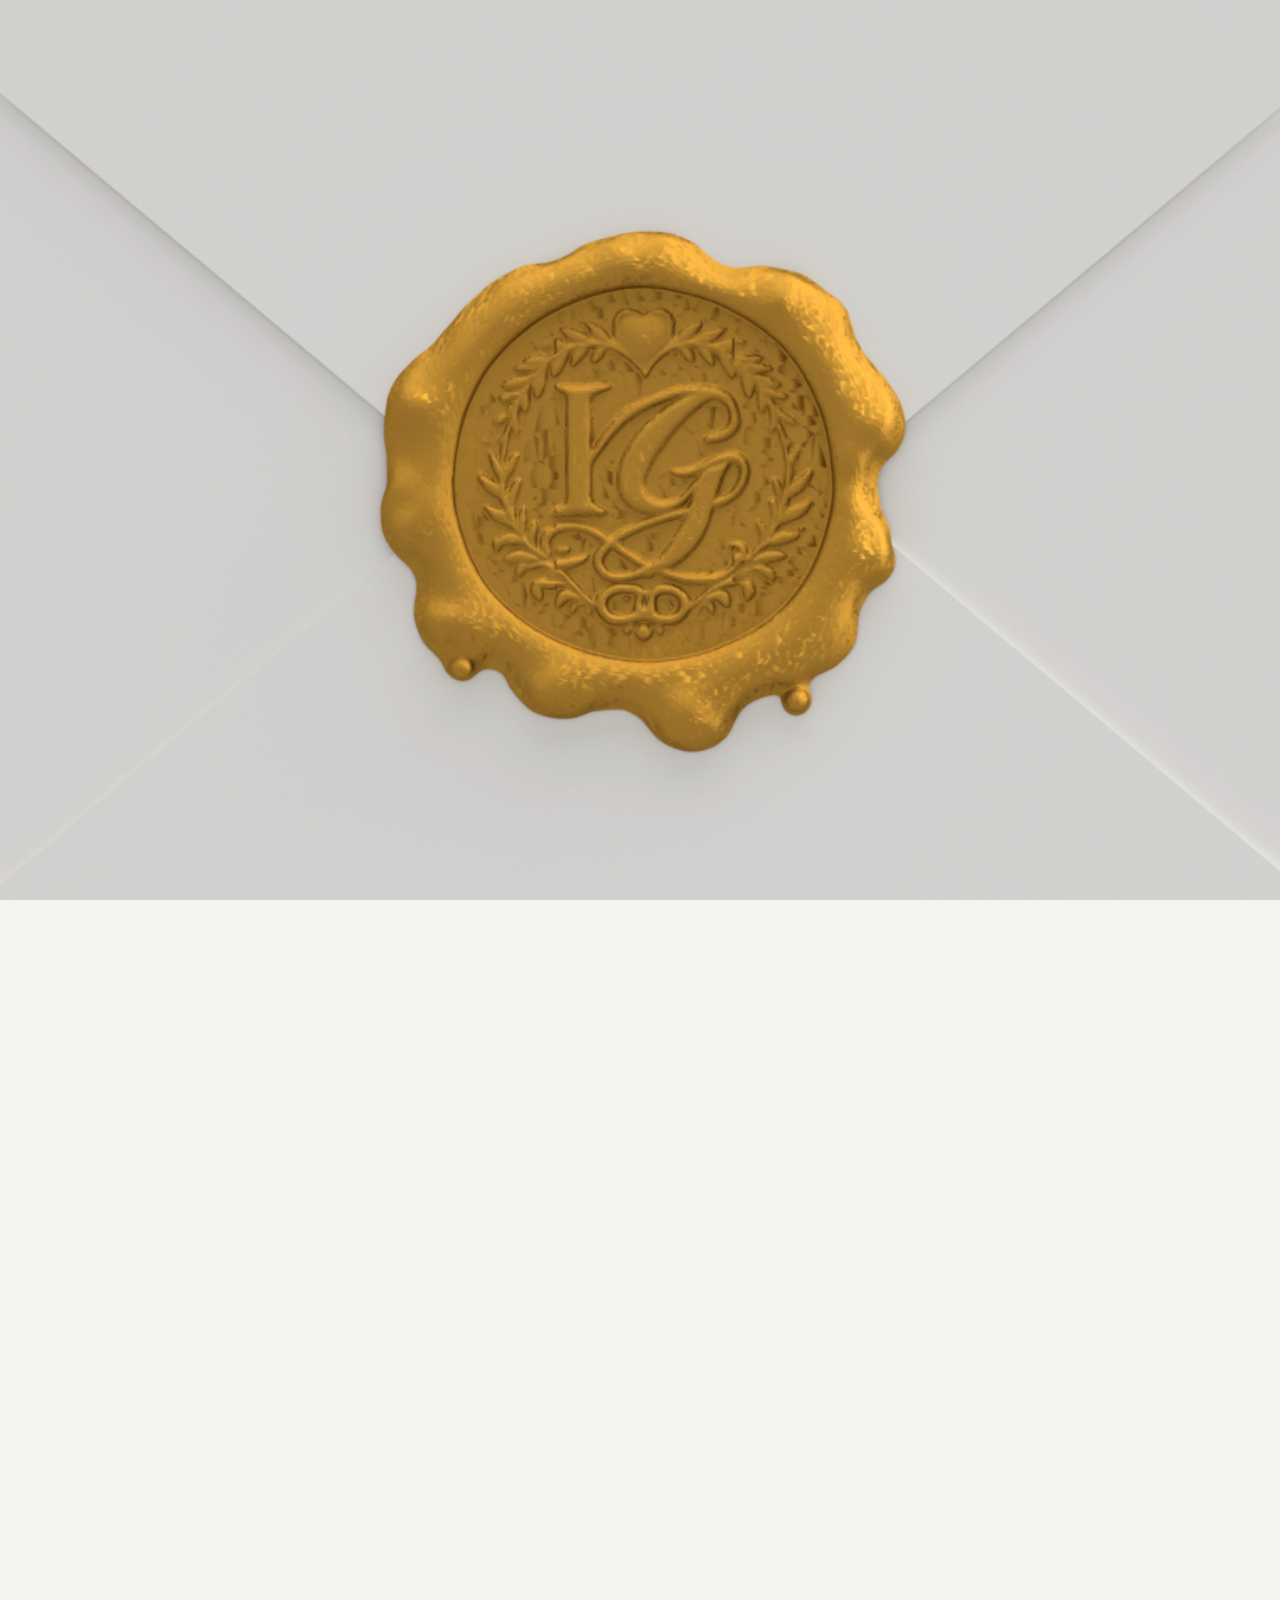
==== index.html @ 8e775ba4 "Update index.html" ====
<!DOCTYPE html> <html lang=en class=light translate=no style="color-scheme:light only"><!--

--><meta charset=utf-8>
<meta name=viewport content="width=device-width, initial-scale=1.0">


<link rel="stylesheet" href="style.css">
<title>Casamento Inês &amp; Guilherme</title>
    <meta name=google content=notranslate>
    <meta property=og:title content="Casamento Inês &amp; Guilherme">
    <meta name=twitter:title content="Casamento Inês &amp; Guilherme">

	
</head> 
 
 <body>

  <!-- INTRO -->
  <div id="intro" class="intro">

    <img id="poster" src="images/02.png" class="intro-poster" alt="Poster">

    <video
      id="introVideo"
      class="intro-video"
      preload="auto"
      muted
      playsinline
      webkit-playsinline
      poster="images/02.png"
    >
      <source src="images/video_intro_compact_h264.mp4" type="video/mp4">
      <p>O seu navegador não suporta vídeos.</p>
    </video>

  </div>

  <!-- SITE -->
  <div id="siteContent">

    <div id="root">
      <div role="region" aria-label="Notifications (F8)" tabindex="-1" style="pointer-events:none">
        <ol tabindex="-1" class="fixed top-0 z-[100] flex max-h-screen w-full flex-col-reverse p-4 sm:bottom-0 sm:right-0 sm:top-auto sm:flex-col md:max-w-[420px]"></ol>
      </div>
      <section aria-label="Notifications alt+T" tabindex="-1" aria-live="polite" aria-relevant="additions text" aria-atomic="false"></section>

      <main class="bg-background">

        <!-- Botões de idioma -->
        <div class="fixed top-4 right-4 z-50 flex gap-1 bg-white/90 backdrop-blur-sm border border-sage/30 shadow-md rounded-full p-1">
          <button id="btn-pt" class="px-3 py-1.5 rounded-full text-sm font-body font-medium transition-colors bg-sage-dark text-white">
            PT
          </button>
          <button id="btn-fr" class="px-3 py-1.5 rounded-full text-sm font-body font-medium transition-colors text-sage-dark hover:bg-sage/10">
            FR
          </button>
        </div>

        <!-- Video de fundo -->
        <section class="relative min-h-screen flex flex-col overflow-hidden bg-white">
          <div class="absolute inset-0 overflow-hidden">

            <video
              id="bgVideo"
              muted
              loop
              playsinline
              webkit-playsinline
              preload="auto"
              class="absolute inset-0 w-full h-full object-cover"
            >
              <source src="images/video.mp4" type="video/mp4">
              <p>O seu navegador não suporta vídeos.</p>
            </video>

            <!-- Overlay leve sobre o vídeo -->
            <div class="absolute inset-0 bg-black/30"></div>

          </div>
			
 <div class="relative z-10 flex-1 flex flex-col">
 <div class="flex flex-col items-center text-center px-6 pt-20 md:pt-28">
<p 
class="text-sm md:text-base tracking-[0.4em] uppercase text-white mb-8 font-body font-semibold drop-shadow-lg"
style="opacity:1;transform:none"
data-pt="Vamo-nos casar!"
data-fr="Nous allons nous marier !">

Vamo-nos casar!

</p>
<span class="font-display font-normal text-4xl md:text-6xl text-white block leading-relaxed drop-shadow-lg">
  Inês
</span>

<span class="font-display font-normal text-3xl md:text-4xl text-white mt-6 mb-8 block italic drop-shadow-lg">
  &amp;
</span>

<span class="font-display font-normal text-4xl md:text-6xl text-white block leading-relaxed drop-shadow-lg">
  Guilherme
</span>
 </h1></div><div class=flex-1></div>
<div class="flex flex-col items-center text-center px-6 pb-8"><div class="flex items-center justify-center gap-4 mb-4" style=opacity:1><span class="h-px bg-white/70 w-12 md:w-24"></span>
 <span class="text-white text-xl drop-shadow-lg">✦</span><span class="h-px bg-white/70 w-12 md:w-24"></span>
 </div>
 <div style=opacity:1;transform:none>
 <p 
class="text-2xl md:text-4xl font-body tracking-widest text-white drop-shadow-lg font-light"
style="opacity:1;transform:none"
data-pt="24 Julho 2027"
data-fr="24 Juillet 2027">

24 Julho 2027

</p>
 
 
 </div>
 </div>
 </div>
 
 <!-- Botão Resposta -->
 
<a href="#rsvp" 
class="relative z-10 flex flex-col items-center gap-2 text-center text-white hover:text-gold transition-colors cursor-pointer pb-8" style="opacity:1"> 
<span class="text-xs tracking-[0.3em] uppercase font-body drop-shadow-lg" data-pt="Resposta!" data-fr="Réponse!"> Resposta! </span>

<div style="transform:translateY(7.67273px)">
<svg xmlns="http://www.w3.org/2000/svg" width="24" height="24"
viewBox="0 0 24 24" fill="none" stroke="currentColor"
stroke-width="2" stroke-linecap="round" stroke-linejoin="round"
class="lucide lucide-chevron-down w-5 h-5 drop-shadow-lg">
<path d="m6 9 6 6 6-6"></path>
</svg>
</div>

</a> 

</section>
 
 <!-- Countdown -->
 
 <section id=countdown class="py-16 md:py-20 px-4 relative overflow-hidden" style="background-image:url(images/white-textured-paper.png);background-size:cover;background-position:center center">
 
 <div class="relative max-w-xl mx-auto text-center">
 <h2 class="font-display text-3xl md:text-6xl text-sage-dark mb-4" style=opacity:1;transform:none>Countdown</h2>
<p 
class="text-sage-dark/60 text-sm font-body tracking-[0.25em] uppercase mb-10"
style="opacity:1"
data-pt="Até 24 Julho 2027"
data-fr="Jusqu'au 24 juillet 2027">

Até 24 Julho 2027

</p>
<div class="flex items-center justify-center" style="opacity:1;transform:none">

  <div class="flex items-center">
    <div class="flex flex-col items-center px-4 md:px-7">
      <span id="days" class="font-display text-4xl md:text-6xl text-sage-dark leading-none">0</span>
      <span class="mt-2 text-[10px] tracking-[0.25em] uppercase text-gold/80 font-body"
            data-pt="Dias" data-fr="Jours">Dias</span>
    </div>
    <span class="w-px h-8 bg-sage-dark/20 mx-1 mb-4"></span>
  </div>

  <div class="flex items-center">
    <div class="flex flex-col items-center px-4 md:px-7">
      <span id="hours" class="font-display text-4xl md:text-6xl text-sage-dark leading-none">0</span>
      <span class="mt-2 text-[10px] tracking-[0.25em] uppercase text-gold/80 font-body"
            data-pt="Horas" data-fr="Heures">Horas</span>
    </div>
    <span class="w-px h-8 bg-sage-dark/20 mx-1 mb-4"></span>
  </div>

  <div class="flex items-center">
    <div class="flex flex-col items-center px-4 md:px-7">
      <span id="minutes" class="font-display text-4xl md:text-6xl text-sage-dark leading-none">0</span>
      <span class="mt-2 text-[10px] tracking-[0.25em] uppercase text-gold/80 font-body"
            data-pt="Minutos" data-fr="Minutes">Minutos</span>
    </div>
  </div>

</div>

</section>

<section class="section-padding pb-0 bg-ivory">
  <div class="max-w-3xl mx-auto text-center mb-12 md:mb-16">
    <h2 class="font-display text-3xl md:text-6xl text-sage-dark mb-6"
        style="opacity:1;transform:none"
        data-pt="Bem-vindo!" data-fr="Bienvenue !">
      Bem-vindo!
    </h2>
    <div style="opacity:1;transform:none">
      <div class="text-sage-dark/90 font-body text-lg leading-relaxed italic">
        <p data-pt="Convidamo-vos calorosamente a celebrar o nosso dia de casamento connosco na bela cidade de Viseu, Portugal. Estamos ansiosos por partilhar este momento inesquecível com as pessoas mais especiais das nossas vidas."
           data-fr="Nous vous invitons chaleureusement à célébrer notre mariage avec nous dans la belle ville de Viseu, Portugal. Nous avons hâte de partager ce moment inoubliable avec les personnes les plus importantes de notre vie.">
          Convidamo-vos calorosamente a celebrar o nosso dia de casamento connosco na bela cidade de Viseu, Portugal. Estamos ansiosos por partilhar este momento inesquecível com as pessoas mais especiais das nossas vidas.
        </p>
      </div>
    </div>
  </div>
</section>

 
 <!-- Imagens a rodar -->
<div class="marquee-wrapper">
  <div class="marquee">
    <!-- Imagens originais -->
    <div class="marquee-track">
      <img src="images/run_images/img1.jpeg" alt="">
      <img src="images/run_images/img2.jpeg" alt="">
      <img src="images/run_images/img3.jpeg" alt="">
      <img src="images/run_images/img4.jpeg" alt="">
      <img src="images/run_images/img5.jpeg" alt="">
      <img src="images/run_images/img6.jpeg" alt="">
      <img src="images/run_images/img7.jpeg" alt="">
    </div>

    <!-- Duplicadas para animação infinita -->
    <div class="marquee-track">
      <img src="images/run_images/img1.jpeg" alt="">
      <img src="images/run_images/img2.jpeg" alt="">
      <img src="images/run_images/img3.jpeg" alt="">
      <img src="images/run_images/img4.jpeg" alt="">
      <img src="images/run_images/img5.jpeg" alt="">
      <img src="images/run_images/img6.jpeg" alt="">
      <img src="images/run_images/img7.jpeg" alt="">
    </div>
  </div>
</div>

<style>
.marquee-wrapper {
  width: 100%;
  overflow-x: hidden; /* evita scroll horizontal */
  height: 340px;
  position: relative;
}

.marquee {
  display: flex;
  gap: 16px;
  width: max-content; /* cresce com as imagens, mas o wrapper corta excesso */
  animation: marquee 20s linear infinite;
}

.marquee-track {
  display: flex;
  gap: 16px;
}

.marquee-track img {
  width: 240px;
  height: 100%;
  object-fit: cover;
  pointer-events: none;
  user-drag: none;
  -webkit-user-drag: none;
}

/* Animação contínua */
@keyframes marquee {
  0% { transform: translateX(0); }
  100% { transform: translateX(-50%); } /* move metade das imagens duplicadas */
}

/* Responsivo */
@media (max-width: 640px) {
  .marquee-wrapper { height: 200px; }
  .marquee-track img { width: 140px; }
}
</style>
	
	

</div></div></section>


<!-- Cerimónia -->

<div class="bg-ivory flex flex-col items-center py-16 md:py-20"><div class="w-24 h-px bg-sage-dark/20 mb-10"></div>

<img src="images/floral-vase-6x28LN74.png" alt class="w-32 md:w-40 h-auto opacity-80">
</div>
<section class=section-padding style=background-color:rgb(197,164,109)>
<div class="max-w-3xl mx-auto">
    <div class="text-center mb-12" style="opacity:1;transform:none">
      
      <h2 class="font-display text-3xl md:text-6xl mb-2" 
          style="color:rgb(249,247,242)"
          data-pt="Cerimónia" data-fr="Cérémonie">
        Cerimónia
      </h2>

      <p class="font-body tracking-wide font-medium" 
         style="color:rgb(249,247,242)"
         data-pt="Onde vamos celebrar" data-fr="Où nous allons célébrer">
        Onde vamos celebrar
      </p>

    </div>

<div class="bg-white rounded-2xl border border-gold/20 p-8 shadow-lg text-center" style=opacity:1;transform:none>
<img src="images/Se_de_viseu.jpeg" alt="Sé de viseu" class="w-full max-w-lg h-auto mx-auto mb-6" loading=lazy>
<h3 class="font-display text-2xl md:text-3xl text-sage-dark mb-6 border-b border-gold/20 pb-4">Sé de Viseu</h3>
<div class="space-y-5 mb-8"><div class="flex items-center justify-center gap-3 text-sage-dark">


<span class="font-body text-base tracking-wide italic opacity-70"
            data-pt="24 Julho 2027" data-fr="24 Juillet 2027">24 Julho 2027</span>


<span class=text-gold/40>·</span><span class="font-body text-base tracking-wide italic">14:30</span></div>
<div class="w-12 h-px bg-gold/30 mx-auto"></div>
<div class="flex flex-col items-center gap-1 text-sage-dark"><span class="font-body text-base tracking-wide">Adro Sé, Viseu</span><span class="font-body text-sm tracking-wide opacity-70">Viseu, 3500-195 – Portugal</span></div>
</div>



<!-- Display do maps -->

  
<div class="w-full rounded-xl overflow-hidden mb-6" style="height:240px">
  <iframe
    src="https://www.google.com/maps/embed?pb=!1m18!1m12!1m3!1d3072.734856429684!2d-7.9110484!3d40.659861!2m3!1f0!2f0!3f0!3m2!1i1024!2i768!4f13.1!3m3!1m2!1s0xd23364c4bb62319%3A0xc153f59aecd86025!2sViseu%20Cathedral!5e0!3m2!1spt-PT!2spt!4v1700000000001!5m2!1spt-PT!2spt"
    width="100%"
    height="240"
    style="border:0;"
    allowfullscreen=""
    loading="lazy"
    referrerpolicy="no-referrer-when-downgrade">
  </iframe>
</div>
  
 
<a href="https://www.google.com/maps/place/Viseu+Cathedral/@40.659865,-7.9136233,17z/data=!3m1!4b1!4m6!3m5!1s0xd23364c4bb62319:0xc153f59aecd86025!8m2!3d40.659861!4d-7.9110484!16s%2Fm%2F047tlg6?entry=ttu&g_ep=EgoyMDI2MDMwMi4wIKXMDSoASAFQAw%3D%3D" 
   target="_blank" 
   rel="noopener noreferrer" 
   class="inline-flex items-center gap-2 font-body text-sm tracking-[0.15em] uppercase text-sage-dark/70 hover:text-gold transition-colors border-b border-gold/30 hover:border-gold pb-1">
   
   <svg xmlns="http://www.w3.org/2000/svg" width="24" height="24" viewBox="0 0 24 24" fill="none" stroke="currentColor" stroke-width="2" stroke-linecap="round" stroke-linejoin="round" class="lucide lucide-map-pin w-3.5 h-3.5">
      <path d="M20 10c0 4.993-5.539 10.193-7.399 11.799a1 1 0 0 1-1.202 0C9.539 20.193 4 14.993 4 10a8 8 0 0 1 16 0"></path>
      <circle cx="12" cy="10" r="3"></circle>
   </svg>

   <span data-pt="Abrir no Google Maps" data-fr="Ouvrir sur Google Maps">
     Abrir no Google Maps
   </span>

</a>
  </div>
 
 
 <!-- Segundo Quadro -->
 
 <div class="max-w-3xl mx-auto"><div class="text-center mb-12" style=opacity:1;transform:none></div>
<div class="bg-white rounded-2xl border border-gold/20 p-8 shadow-lg text-center" style=opacity:1;transform:none>
<img src="images/Vila_mea.jpeg" alt="Vila Mea" class="w-full max-w-lg h-auto mx-auto mb-6" loading=lazy>
<h3 class="font-display text-xl md:text-2xl leading-loose text-sage-dark mb-6 border-b border-gold/20 pb-4">Quinta de Vila Meã</h3>
<div class="space-y-2 mb-8"><div class="flex items-center justify-center gap-3 text-sage-dark">
<span class=text-gold/40>·</span></div>

<div class="flex flex-col items-center gap-1 text-sage-dark"><span class="font-body text-base tracking-wide">Quinta de Vila Mea EN 229-2, Povolide</span><span class="font-body text-sm tracking-wide opacity-70">Povolide, 3505-252 – Portugal</span></div>
</div>



<!-- Display do maps -->

<div class="w-full rounded-xl overflow-hidden mb-6" style="height:240px">
<iframe 
  src="https://www.google.com/maps/embed?pb=!1m18!1m12!1m3!1d3071.828813268622!2d-7.8235083!3d40.6390943!2m3!1f0!2f0!3f0!3m2!1i1024!2i768!4f13.1!3m3!1m2!1s0xd2334f17771e11f%3A0xd314812df9d1942e!2sQuinta%20Vila%20Me%C3%A3!5e0!3m2!1spt-PT!2spt!4v1700000000000!5m2!1spt-PT!2spt" 
  width="100%" 
  height="240" 
  style="border:0;" 
  allowfullscreen="" 
  loading="lazy" 
  referrerpolicy="no-referrer-when-downgrade">
</iframe>
</div>
 
<a href="https://maps.app.goo.gl/czotxUMR47vqseSX7" 
   target="_blank" 
   rel="noopener noreferrer" 
   class="inline-flex items-center gap-2 font-body text-sm tracking-[0.15em] uppercase text-sage-dark/70 hover:text-gold transition-colors border-b border-gold/30 hover:border-gold pb-1">
   
   <svg xmlns="http://www.w3.org/2000/svg" width="24" height="24" viewBox="0 0 24 24" fill="none" stroke="currentColor" stroke-width="2" stroke-linecap="round" stroke-linejoin="round" class="lucide lucide-map-pin w-3.5 h-3.5">
      <path d="M20 10c0 4.993-5.539 10.193-7.399 11.799a1 1 0 0 1-1.202 0C9.539 20.193 4 14.993 4 10a8 8 0 0 1 16 0"></path>
      <circle cx="12" cy="10" r="3"></circle>
   </svg>

   <span data-pt="Abrir no Google Maps" data-fr="Ouvrir sur Google Maps">
     Abrir no Google Maps
   </span>

</a>
 
 
 </div>
 </section>
 
 <div class="bg-ivory flex justify-center py-16 md:py-20">
 <div class="w-24 h-px bg-sage-dark/20"></div></div>
 
<!-- Programa -->
 
<section class="section-padding relative overflow-hidden"
         style="background-image:url('images/white-textured-paper.png'); background-size:cover; background-position:center center;"> 

  <div class="text-center mb-8" style="opacity:1;transform:none">
    
    <h2 class="font-display text-3xl md:text-6xl text-sage-dark mb-8"
        data-pt="Programa" data-fr="Programme">
      Programa
    </h2>

    <p class="text-gold font-body tracking-wide font-medium mt-12"
       data-pt="24 Julho 2027" data-fr="24 Juillet 2027">
      24 Julho 2027
    </p>
    
  </div>

  <div class="relative">
    <div class="absolute left-1/2 top-3 bottom-3 w-px bg-sage-dark/40 -translate-x-1/2"></div>
    <div class="space-y-0">
      
      <!-- 14:00 Chegada -->
      <div class="relative flex items-center py-3" style="opacity:1;transform:none">
        <div class="absolute left-1/2 -translate-x-1/2 w-4 h-px bg-sage-dark/40"></div>
        <div class="w-1/2 pr-8 text-right"></div>
        <div class="w-1/2 pl-8 text-left">
          <div>
            <p class="font-body font-bold text-sage-dark tracking-[0.15em] text-sm md:text-base">14:00</p>
            <p class="font-body text-sage-dark/80 tracking-[0.15em] uppercase text-xs md:text-sm mt-0.5"
               data-pt="Chegada" data-fr="Arrivée">
              Chegada
            </p>
          </div>
        </div>
      </div>

      <!-- 14:30 Cerimónia -->
      <div class="relative flex items-center py-3" style="opacity:1;transform:none">
        <div class="absolute left-1/2 -translate-x-1/2 w-4 h-px bg-sage-dark/40"></div>
        <div class="w-1/2 pr-8 text-right">
          <div>
            <p class="font-body font-bold text-sage-dark tracking-[0.15em] text-sm md:text-base">14:30</p>
            <p class="font-body text-sage-dark/80 tracking-[0.15em] uppercase text-xs md:text-sm mt-0.5"
               data-pt="Cerimónia" data-fr="Cérémonie">
              Cerimónia
            </p>
          </div>
        </div>
        <div class="w-1/2 pl-8 text-left"></div>
      </div>

      <!-- 16:30 Entradas & Cocktails -->
      <div class="relative flex items-center py-3" style="opacity:1;transform:none">
        <div class="absolute left-1/2 -translate-x-1/2 w-4 h-px bg-sage-dark/40"></div>
        <div class="w-1/2 pr-8 text-right"></div>
        <div class="w-1/2 pl-8 text-left">
          <div>
            <p class="font-body font-bold text-sage-dark tracking-[0.15em] text-sm md:text-base">16:30</p>
            <p class="font-body text-sage-dark/80 tracking-[0.15em] uppercase text-xs md:text-sm mt-0.5"
               data-pt="Entradas & Cocktails" data-fr="Entrées & Cocktails">
              Entradas & Cocktails
            </p>
          </div>
        </div>
      </div>

      <!-- 19:00 Jantar -->
      <div class="relative flex items-center py-3" style="opacity:1;transform:none">
        <div class="absolute left-1/2 -translate-x-1/2 w-4 h-px bg-sage-dark/40"></div>
        <div class="w-1/2 pr-8 text-right">
          <div>
            <p class="font-body font-bold text-sage-dark tracking-[0.15em] text-sm md:text-base">19:00</p>
            <p class="font-body text-sage-dark/80 tracking-[0.15em] uppercase text-xs md:text-sm mt-0.5"
               data-pt="Jantar" data-fr="Dîner">
              Jantar
            </p>
          </div>
        </div>
        <div class="w-1/2 pl-8 text-left"></div>
      </div>

      <!-- 22:30 Corte do Bolo -->
      <div class="relative flex items-center py-3" style="opacity:1;transform:none">
        <div class="absolute left-1/2 -translate-x-1/2 w-4 h-px bg-sage-dark/40"></div>
        <div class="w-1/2 pr-8 text-right"></div>
        <div class="w-1/2 pl-8 text-left">
          <div>
            <p class="font-body font-bold text-sage-dark tracking-[0.15em] text-sm md:text-base">22:30</p>
            <p class="font-body text-sage-dark/80 tracking-[0.15em] uppercase text-xs md:text-sm mt-0.5"
               data-pt="Corte do Bolo" data-fr="Découpe du gâteau">
              Corte do Bolo
            </p>
          </div>
        </div>
      </div>

    </div>
  </div>
</section>
 
 <div class="bg-ivory flex justify-center py-16 md:py-20">
 <img src="images/champagne-tower-Or6MBjHQ.png" alt class="w-32 md:w-40 h-auto opacity-80"></div>
 
 <!-- Dress Code -->
 
<section class="relative overflow-hidden bg-ivory">
  <div class="relative z-10 px-6 md:px-16 py-10 md:py-16">
    <div class="max-w-4xl mx-auto flex justify-center">
      <!-- Container interno sólido -->
      <div class="bg-ivory rounded-2xl border border-sage/30 p-8 md:p-12 shadow-lg text-center w-full max-w-2xl">
        
        <!-- Título principal -->
        <h2 class="font-display text-3xl md:text-6xl text-sage-dark mb-8"
            data-pt="Dress Code" data-fr="Code Vestimentaire">
          Dress Code
        </h2>
        
        <!-- Mulheres -->
        <div class="mb-8">
          <h3 class="font-display text-xl md:text-2xl text-sage-dark mb-2"
              data-pt="Mulheres" data-fr="Femmes">
            Mulheres
          </h3>
          <p class="text-sage-dark/70 font-body text-sm italic leading-relaxed max-w-md mx-auto"
             data-pt="É melhor falarem com a noiva" data-fr="Il vaut mieux parler à la mariée">
            É melhor falarem com a noiva
          </p>
        </div>
        
        <div class="w-16 h-px bg-sage/30 mx-auto mb-8"></div>
        
        <!-- Homens -->
        <div>
          <h3 class="font-display text-xl md:text-2xl text-sage-dark mb-2"
              data-pt="Homens" data-fr="Hommes">
            Homens
          </h3>
          <p class="text-sage-dark/70 font-body text-sm italic leading-relaxed max-w-md mx-auto"
             data-pt="O que tiverem em casa a menos que sejam homens de honra" 
             data-fr="Ce que vous avez à la maison, sauf si vous êtes garçons d'honneur">
            O que tiverem em casa a menos que sejam homens de honra
          </p>
        </div>
        
      </div>
    </div>
  </div>
</section>

	 
 <div class="bg-ivory flex flex-col items-center py-16 md:py-20">
 <img src="images/bow-illustration-DWFdIPv5.png" alt class="w-16 md:w-20 h-auto opacity-80"></div>
 
 <!-- Copo d'agua -->
 
<section class="section-padding" style="background-color:rgb(197,164,109)">
  <div class="max-w-3xl mx-auto">

    <!-- Título da seção -->
    <div class="text-center mb-6" style="opacity:1;transform:none">
      <p class="font-body text-sm tracking-[0.3em] uppercase text-white/80"
         data-pt="Eventos Pre-Casamento" data-fr="Événements Pré-Mariage">
        Eventos Pre-Casamento
      </p>
    </div>

    <!-- Subtítulo -->
    <div class="text-center max-w-2xl mx-auto mb-6" style="opacity:1;transform:none">
      <h2 class="font-display text-3xl md:text-5xl mb-12 text-white"
          data-pt="Vem dizer um olá..." data-fr="Venez dire bonjour...">
        Vem dizer um olá...
      </h2>
    </div>

    <div class="flex flex-col gap-4 max-w-2xl mx-auto">

      <!-- Primeiro evento -->
      <div class="bg-white rounded-2xl p-6 md:p-8 shadow-lg text-center" style="opacity:1;transform:none">
        <img src="images/mulher_dourado.png" alt class="w-20 h-auto mx-auto mb-4 opacity-90">

        <h3 class="font-display text-xl md:text-2xl mb-5" style="color:rgb(130,95,48)"
            data-pt="Copo d'água" data-fr="Verre d'eau">
          Copo d'água
        </h3>

        <div class="w-10 h-px mx-auto mb-3" style="background-color:rgba(130,95,48,0.2)"></div>

        <p class="font-body text-sm font-medium tracking-wide mb-1" style="color:rgba(130,95,48,0.85)"
           data-pt="24 de Julho 2027" data-fr="24 Juillet 2027">
          24 de Julho 2027
        </p>

        <p class="font-body text-sm tracking-wide mb-1" style="color:rgba(130,95,48,0.7)">12:00</p>
        <p class="font-body text-sm italic" style="color:rgba(130,95,48,0.6)"
           data-pt="Rua Amor de Perdição, nº3, Ranhados, Viseu"
           data-fr="Rue Amor de Perdição, nº3, Ranhados, Viseu">
          Rua Amor de Perdição, nº3, Ranhados, Viseu
        </p>
      </div>

      <!-- Segundo evento -->
      <div class="bg-white rounded-2xl p-6 md:p-8 shadow-lg text-center" style="opacity:1;transform:none">
        <img src="images/homem_dourado.png" alt class="w-20 h-auto mx-auto mb-3 opacity-90">

        <h3 class="font-display text-xl md:text-2xl mb-5" style="color:rgb(130,95,48)"
            data-pt="Copo d'água" data-fr="Verre d'eau">
          Copo d'água
        </h3>

        <div class="w-10 h-px mx-auto mb-3" style="background-color:rgba(130,95,48,0.2)"></div>

        <p class="font-body text-sm font-medium tracking-wide mb-1" style="color:rgba(130,95,48,0.85)"
           data-pt="24 de Julho 2027" data-fr="24 Juillet 2027">
          24 de Julho 2027
        </p>

        <p class="font-body text-sm tracking-wide mb-1" style="color:rgba(130,95,48,0.7)">12:00</p>
        <p class="font-body text-sm italic" style="color:rgba(130,95,48,0.6)"
           data-pt="Rua Chão dos Castanheiros, nº6, Lapa do Lobo, Viseu"
           data-fr="Rue Chão dos Castanheiros, nº6, Lapa do Lobo, Viseu">
          Rua Chão dos Castanheiros, nº6, Lapa do Lobo, Viseu
        </p>
      </div>

    </div>
  </div>
</section>
 
  <!-- Sugestões de alojamento -->
 
 <div class="bg-ivory flex flex-col items-center py-16 md:py-20">
 <img src="images/cupid-illustration-BO3_EWaD.png" alt class="w-24 md:w-32 h-auto opacity-80"></div>


<section class="section-padding relative overflow-hidden">
  <div class="absolute inset-0">
    <img src="images/white-textured-paper.png" alt class="w-full h-full object-cover">
  </div>

  <div class="max-w-3xl mx-auto relative z-10">
    <div class="text-center mb-8" style="opacity:1;transform:none">
      <h2 class="font-display text-3xl md:text-5xl text-sage-dark leading-relaxed"
          data-pt="Alojamento" data-fr="Hébergement">
        Alojamento
      </h2>
      <p class="text-sage-dark/70 font-body tracking-wide mt-12"
         data-pt="Sugerimos algumas opções de alojamento nas proximidades."
         data-fr="Nous suggérons quelques options d'hébergement à proximité.">
        Sugerimos algumas opções de alojamento nas proximidades.
      </p>
    </div>

    <div class="bg-white/80 backdrop-blur-sm border border-gold/20 rounded-2xl p-8 md:p-10 shadow-lg" style="opacity:1;transform:none">
      <div class="space-y-0">

        <!-- Hotel 1 -->
        <div class="text-center py-6 first:pt-0 last:pb-0">
          <h3 class="font-body text-sm md:text-base uppercase tracking-[0.2em] text-sage-dark"
              data-pt="Hotel Rural de Vila Meã" data-fr="Hôtel Rural de Vila Meã">
            Hotel Rural de Vila Meã
          </h3>
          <p class="text-sage-dark/60 font-body text-sm italic mt-1"
             data-pt="Povolide" data-fr="Povolide">
            Povolide
          </p>
          <p class="text-sage-dark/50 font-body text-xs tracking-wide mt-1.5"
             data-pt="Local da festa" data-fr="Lieu de la fête">
            Local da festa
          </p>
          <p class="text-sage-dark/50 font-body text-xs tracking-wide mt-0.5">
            <a href="tel:+34952877500" class="underline hover:text-gold transition-colors">+351 96 52 242 174</a> · 
            <a href="mailto:info@quintavilamea.pt" class="underline hover:text-gold transition-colors">info@quintavilamea.pt</a>
          </p>
          <a href="https://quintavilamea.pt/" target="_blank" rel="noopener noreferrer"
             class="inline-block text-gold font-body text-xs tracking-wide mt-1.5 underline hover:text-sage-dark transition-colors"
             data-pt="Visit Website" data-fr="Visiter le site">
            Visit Website
          </a>
        </div>

        <div class="w-12 h-px bg-gold/25 mx-auto mb-6"></div>

        <!-- Hotel 2 -->
        <div class="text-center py-6 first:pt-0 last:pb-0">
          <h3 class="font-body text-sm md:text-base uppercase tracking-[0.2em] text-sage-dark"
              data-pt="Montebelo Viseu" data-fr="Montebelo Viseu">
            Montebelo Viseu
          </h3>
          <p class="text-sage-dark/60 font-body text-sm italic mt-1"
             data-pt="Viseu" data-fr="Viseu">
            Viseu
          </p>
          <p class="text-sage-dark/50 font-body text-xs tracking-wide mt-1.5"
             data-pt="13 km" data-fr="13 km">
            13 km
          </p>
          <p class="text-sage-dark/50 font-body text-xs tracking-wide mt-0.5">
            <a href="tel:+34952872315" class="underline hover:text-gold transition-colors">+351 232 420 000</a> · 
            <a href="mailto:montebeloviseu@montebelohotels.com" class="underline hover:text-gold transition-colors">montebeloviseu@montebelohotels.com</a>
          </p>
          <a href="https://montebelohotels.com/montebelo-viseu-congress-hotel/pt/home" target="_blank" rel="noopener noreferrer"
             class="inline-block text-gold font-body text-xs tracking-wide mt-1.5 underline hover:text-sage-dark transition-colors"
             data-pt="Visit Website" data-fr="Visiter le site">
            Visit Website
          </a>
        </div>

        <div class="w-12 h-px bg-gold/25 mx-auto mb-6"></div>

        <!-- Hotel 3 -->
        <div class="text-center py-6 first:pt-0 last:pb-0">
          <h3 class="font-body text-sm md:text-base uppercase tracking-[0.2em] text-sage-dark"
              data-pt="Hotel Pousada Viseu" data-fr="Hôtel Pousada Viseu">
            Hotel Pousada Viseu
          </h3>
          <p class="text-sage-dark/60 font-body text-sm italic mt-1"
             data-pt="Viseu" data-fr="Viseu">
            Viseu
          </p>
          <p class="text-sage-dark/50 font-body text-xs tracking-wide mt-1.5"
             data-pt="11 km" data-fr="11 km">
            11 km
          </p>
          <p class="text-sage-dark/50 font-body text-xs tracking-wide mt-0.5">
            <a href="tel:+34952873855" class="underline hover:text-gold transition-colors">+351 232 245 200</a> · 
            <a href="mailto:fo.viseu@pestana.com" class="underline hover:text-gold transition-colors">fo.viseu@pestana.com</a>
          </p>
          <a href="https://www.pousadas.pt/fr/hotel/pousada-viseu" target="_blank" rel="noopener noreferrer"
             class="inline-block text-gold font-body text-xs tracking-wide mt-1.5 underline hover:text-sage-dark transition-colors"
             data-pt="Visit Website" data-fr="Visiter le site">
            Visit Website
          </a>
        </div>

      </div>
    </div>
  </div>
</section>

<div class="bg-ivory flex justify-center py-10 md:py-14">
<img src="images/swans-framed-ByH4RE7t.png" alt class="w-32 md:w-40 h-auto opacity-80"></div>


 <!-- Resposta -->


<section id="rsvp" class="section-padding scroll-mt-24" style="background-color:rgb(197,164,109)">
  <div class="max-w-xl mx-auto">
    <div class="text-center mb-12" style="opacity:1;transform:none">
      <h2 class="font-display text-3xl md:text-5xl text-white mb-6"
          data-pt="Resposta" data-fr="Réponse">
        Resposta
      </h2>
    </div>

    <div class="bg-white rounded-xl p-6 md:p-8 shadow-sm" style="opacity:1;transform:none">
      <form id="rsvp-form" class="space-y-8" method="POST" action="https://script.google.com/macros/s/AKfycbwMaBgCa8maAXAUPJeRvc3_y9VbzDfo_cX-bbhkAvhiyYXcxcu39dJ01IwF3HOCask/exec">

        <!-- Honeypot anti-spam -->
        <div class="absolute -left-[9999px] opacity-0" aria-hidden="true">
          <label for="website">Website</label>
          <input type="text" id="website" name="website" tabindex="-1" autocomplete="off">
        </div>

        <!-- RSVP -->
        <div>
		  <label class="peer-disabled:cursor-not-allowed peer-disabled:opacity-70 text-sage-dark font-medium text-base"
				 data-pt="Vais à cerimónia? *"
				 data-fr="Viendrez-vous à la cérémonie ? *">
			Vais à cerimónia? *
		  </label>
		  <div class="flex flex-col gap-2 mt-2">
			<label class="flex items-center gap-2 cursor-pointer">
			  <input type="radio" name="rsvp" value="yes" required class="custom-radio" checked>
			  <span data-pt="Sim, eu vou estar presente!" data-fr="Oui, je serai présent !" class="label-text">Sim, eu vou estar presente!</span>
			</label>
			<label class="flex items-center gap-2 cursor-pointer">
			  <input type="radio" name="rsvp" value="no" class="custom-radio">
			  <span data-pt="Infelizmente, não vou conseguir." data-fr="Malheureusement, je ne pourrai pas venir." class="label-text">Infelizmente, não vou conseguir.</span>
			</label>
		  </div>
		</div>
		
		<style>
		  /* Estilo customizado do radio */
		  input.custom-radio {
			appearance: none;
			width: 18px;
			height: 18px;
			border: 2px solid #c5a46d; /* cor do contorno */
			border-radius: 50%;
			cursor: pointer;
			display: inline-block;
			position: relative;
			vertical-align: middle;
		  }

		  input.custom-radio:checked::before {
			content: '';
			position: absolute;
			top: 50%;
			left: 50%;
			width: 10px;
			height: 10px;
			background-color: rgb(197,164,109);
			border-radius: 50%;
			transform: translate(-50%, -50%);
		  }

		  .label-text {
			font-size: 1rem;
			color: #1f2937; /* cor do texto */
		  }

		  /* Espaçamento entre radio e label */
		  label.flex.items-center.gap-2 {
			gap: 0.5rem;
		  }
		</style>


        <!-- Adultos -->
        <div class="space-y-4">
          <div class="flex items-center gap-2">
            <label class="text-base text-sage-dark font-medium" data-pt="Quantos convidados adultos?" data-fr="Combien d'invités adultes ?">
              Quantos convidados adultos?
            </label>
          </div>
          <div class="flex items-center gap-2">
            <button type="button" id="adult-minus" class="h-10 w-10 border rounded-md text-sage-dark">-</button>
            <span id="adult-count" class="w-10 text-center text-lg font-medium text-sage-dark">1</span>
            <button type="button" id="adult-plus" class="h-10 w-10 border rounded-md text-sage-dark">+</button>
          </div>
          <div id="adult-fields"></div>
        </div>

        <!-- Crianças -->
        <div class="space-y-4">
          <label class="text-sage-dark font-medium text-base" data-pt="Vai levar crianças?" data-fr="Allez-vous emmener des enfants ?">
            Vai levar crianças?
          </label>
          <div class="flex gap-4 mt-2">
            <label class="flex items-center gap-2 cursor-pointer">
              <input type="radio" name="tem_criancas" value="yes" class="custom-radio">
			  <span class="radio-text" data-pt="Sim" data-fr="Oui">Sim</span>
            </label>
			<label class="flex items-center gap-2 cursor-pointer">
			  <input type="radio" name="tem_criancas" value="no" class="custom-radio" checked>
			  <span class="radio-text" data-pt="Não" data-fr="Non">Não</span>
			</label>
          </div>

          <div id="child-controls" style="display:none;">
            <div class="flex items-center gap-2 mt-2">
              <button type="button" id="child-minus" class="h-10 w-10 border rounded-md text-sage-dark">-</button>
              <span id="child-count" class="w-10 text-center text-lg font-medium text-sage-dark">1</span>
              <button type="button" id="child-plus" class="h-10 w-10 border rounded-md text-sage-dark">+</button>
            </div>
            <div id="child-fields"></div>
          </div>
        </div>

        <!-- Mensagem -->
        <div>
          <label class="text-sm leading-none text-sage-dark font-medium" for="message"
                 data-pt="Mensagem (opcional)" data-fr="Message (facultatif)">
            Mensagem (opcional)
          </label>
			<textarea name="mensagem" rows="3"
			class="flex min-h-[80px] w-full rounded-md border px-3 py-2 text-sm text-sage-dark placeholder:text-sage-dark/50 focus:border-[#c5a46d]"
			data-pt-placeholder="Há alguma coisa que nos queiras dizer?"
			data-fr-placeholder="Y a-t-il quelque chose que vous souhaitez nous dire ?"
			placeholder="Há alguma coisa que nos queiras dizer?"></textarea>
        </div>

        <!-- Botão enviar -->
        <button id="submit-btn" type="submit"
                class="inline-flex items-center justify-center whitespace-nowrap rounded-md text-sm transition-colors focus-visible:outline-none focus-visible:ring-2 focus-visible:ring-ring focus-visible:ring-offset-2 bg-ivory hover:bg-cream border border-gold/30 h-10 px-4 py-2 w-full gap-2 text-white font-medium"
                style="background-color:rgb(197,164,109)"
                data-pt="Enviar Resposta"
                data-fr="Envoyer la réponse">
          Enviar Resposta
        </button>

      </form>
    </div>
  </div>

</section>


<!-- Footer -->


<div class="bg-ivory flex justify-center py-16 md:py-20"><img src="images/wedding-rings-_6IG5mf0.png" alt class="w-24 md:w-32 h-auto opacity-80"></div>

<footer class="py-16 text-center relative overflow-hidden" style="background-image:url('images/white-textured-paper.png');background-size:cover;background-position:center center">
<div class="relative z-10" style=opacity:1><p class="font-display text-4xl md:text-5xl text-sage-dark mb-1 leading-tight">Inês<p class="font-display text-3xl md:text-4xl text-sage-dark italic mb-4">&amp;<p class="font-display text-4xl md:text-5xl text-sage-dark mb-3 leading-tight">Guilherme
<p class="text-lg text-gold font-body font-semibold tracking-wide"
   data-pt="24 Julho 2027"
   data-fr="24 Juillet 2027">
  24 Julho 2027
</p>
<p class="text-sm text-sage-dark/60 mt-12 font-body font-medium"> </p></div></footer></main>





<!-- Botão de áudio -->
<button id="audio-toggle" class="fixed bottom-6 right-6 z-40 w-12 h-12 rounded-full bg-white/90 backdrop-blur-sm border border-gold/30 shadow-lg flex items-center justify-center text-sage-dark hover:bg-white hover:scale-110 transition-all duration-300">
  <svg id="audio-icon" xmlns="http://www.w3.org/2000/svg" width="24" height="24" viewBox="0 0 24 24" fill="none" stroke="currentColor" stroke-width="2" stroke-linecap="round" stroke-linejoin="round" class="w-5 h-5">
    <path d="M11 4.702a.705.705 0 0 0-1.203-.498L6.413 7.587A1.4 1.4 0 0 1 5.416 8H3a1 1 0 0 0-1 1v6a1 1 0 0 0 1 1h2.416a1.4 1.4 0 0 1 .997.413l3.383 3.384A.705.705 0 0 0 11 19.298z"></path>
    <path d="M16 9a5 5 0 0 1 0 6"></path>
    <path id="mute-line" d="M19 5 L5 19" stroke="red" stroke-width="2" style="display:none;"></path>
  </svg>
</button>

<!-- Música de fundo -->
<audio id="bg-music" loop>
  <source src="casamento.mp3" type="audio/mpeg">
  O teu browser não suporta áudio.
</audio>
 
</div>


<script src="script.js" defer></script>
---- style.css ----
@font-face {
            font-family: "arek-armenian";
            src: url("fonts/ArekArmnTRIAL-Rg.otf") format("opentype");
            font-style: normal;
            font-weight: 400;
            font-stretch: normal
        }

        @font-face {
            font-family: "arek-armenian";
            src: url("fonts/ArekArmnTRIAL-It.otf") format("opentype");
            font-style: italic;
            font-weight: 400;
            font-stretch: normal
        }

        @font-face {
            font-family: "arek-armenian";
            src: url("fonts/ArekArmnTRIAL-Rg.otf") format("opentype");
            font-style: normal;
            font-weight: 700;
            font-stretch: normal
        }

        @font-face {
            font-family: "arek-armenian";
            src: url("fonts/ArekArmnTRIAL-It.otf") format("opentype");
            font-style: italic;
            font-weight: 700;
            font-stretch: normal
        }

        @font-face {
            font-family: "sweet-fancy-script";
            src: url("fonts/My Sweet Script.otf") format("opentype");
            font-style: normal;
            font-weight: 100;
            font-stretch: normal
        }

        @font-face {
            font-family: "sweet-fancy-script";
            src: url("fonts/My Sweet Script.otf") format("opentype");
            font-style: normal;
            font-weight: 300;
            font-stretch: normal
        }

*,:before,:after {
    --tw-border-spacing-x: 0;
    --tw-border-spacing-y: 0;
    --tw-translate-x: 0;
    --tw-translate-y: 0;
    --tw-rotate: 0;
    --tw-skew-x: 0;
    --tw-skew-y: 0;
    --tw-scale-x: 1;
    --tw-scale-y: 1;
    --tw-pan-x: ;
    --tw-pan-y: ;
    --tw-pinch-zoom: ;
    --tw-scroll-snap-strictness: proximity;
    --tw-gradient-from-position: ;
    --tw-gradient-via-position: ;
    --tw-gradient-to-position: ;
    --tw-ordinal: ;
    --tw-slashed-zero: ;
    --tw-numeric-figure: ;
    --tw-numeric-spacing: ;
    --tw-numeric-fraction: ;
    --tw-ring-inset: ;
    --tw-ring-offset-width: 0px;
    --tw-ring-offset-color: #fff;
    --tw-ring-color: rgb(59 130 246/.5);
    --tw-ring-offset-shadow: 0 0#0000;
    --tw-ring-shadow: 0 0#0000;
    --tw-shadow: 0 0#0000;
    --tw-shadow-colored: 0 0#0000;
    --tw-blur: ;
    --tw-brightness: ;
    --tw-contrast: ;
    --tw-grayscale: ;
    --tw-hue-rotate: ;
    --tw-invert: ;
    --tw-saturate: ;
    --tw-sepia: ;
    --tw-drop-shadow: ;
    --tw-backdrop-blur: ;
    --tw-backdrop-brightness: ;
    --tw-backdrop-contrast: ;
    --tw-backdrop-grayscale: ;
    --tw-backdrop-hue-rotate: ;
    --tw-backdrop-invert: ;
    --tw-backdrop-opacity: ;
    --tw-backdrop-saturate: ;
    --tw-backdrop-sepia: ;
    --tw-contain-size: ;
    --tw-contain-layout: ;
    --tw-contain-paint: ;
    --tw-contain-style:
}

::backdrop {
    --tw-border-spacing-x: 0;
    --tw-border-spacing-y: 0;
    --tw-translate-x: 0;
    --tw-translate-y: 0;
    --tw-rotate: 0;
    --tw-skew-x: 0;
    --tw-skew-y: 0;
    --tw-scale-x: 1;
    --tw-scale-y: 1;
    --tw-pan-x: ;
    --tw-pan-y: ;
    --tw-pinch-zoom: ;
    --tw-scroll-snap-strictness: proximity;
    --tw-gradient-from-position: ;
    --tw-gradient-via-position: ;
    --tw-gradient-to-position: ;
    --tw-ordinal: ;
    --tw-slashed-zero: ;
    --tw-numeric-figure: ;
    --tw-numeric-spacing: ;
    --tw-numeric-fraction: ;
    --tw-ring-inset: ;
    --tw-ring-offset-width: 0px;
    --tw-ring-offset-color: #fff;
    --tw-ring-color: rgb(59 130 246/.5);
    --tw-ring-offset-shadow: 0 0#0000;
    --tw-ring-shadow: 0 0#0000;
    --tw-shadow: 0 0#0000;
    --tw-shadow-colored: 0 0#0000;
    --tw-blur: ;
    --tw-brightness: ;
    --tw-contrast: ;
    --tw-grayscale: ;
    --tw-hue-rotate: ;
    --tw-invert: ;
    --tw-saturate: ;
    --tw-sepia: ;
    --tw-drop-shadow: ;
    --tw-backdrop-blur: ;
    --tw-backdrop-brightness: ;
    --tw-backdrop-contrast: ;
    --tw-backdrop-grayscale: ;
    --tw-backdrop-hue-rotate: ;
    --tw-backdrop-invert: ;
    --tw-backdrop-opacity: ;
    --tw-backdrop-saturate: ;
    --tw-backdrop-sepia: ;
    --tw-contain-size: ;
    --tw-contain-layout: ;
    --tw-contain-paint: ;
    --tw-contain-style:
}

*,:before,:after {
    box-sizing: border-box;
    border-width: 0;
    border-style: solid;
    border-color: #e5e7eb
}

:before,:after {
    --tw-content: ""
}

html,:host {
    line-height: 1.5;
    -webkit-text-size-adjust: 100%;
    -moz-tab-size: 4;
    -o-tab-size: 4;
    tab-size: 4;
    font-family: ui-sans-serif,system-ui,sans-serif,"Apple Color Emoji","Segoe UI Emoji",Segoe UI Symbol,"Noto Color Emoji";
    font-feature-settings: normal;
    font-variation-settings: normal;
    -webkit-tap-highlight-color: transparent
}

body {
    margin: 0;
    line-height: inherit
}

h1,h2,h3 {
    font-size: inherit
}

a {
    color: inherit;
    text-decoration: inherit
}

button,input,textarea {
    font-family: inherit;
    font-feature-settings: inherit;
    font-variation-settings: inherit;
    font-size: 100%;
    font-weight: inherit;
    line-height: inherit;
    letter-spacing: inherit;
    color: inherit;
    margin: 0;
    padding: 0
}

button {
    text-transform: none
}

button {
    -webkit-appearance: button;
    background-color: transparent;
    background-image: none
}

:-moz-focusring {
    outline: auto
}

:-moz-ui-invalid {
    box-shadow: none
}

::-webkit-inner-spin-button,::-webkit-outer-spin-button {
    height: auto
}

::-webkit-search-decoration {
    -webkit-appearance: none
}

::-webkit-file-upload-button {
    -webkit-appearance: button;
    font: inherit
}

h1,h2,h3,p {
    margin: 0
}

ol {
    list-style: none;
    margin: 0
}

textarea {
    resize: vertical
}

input::-moz-placeholder,textarea::-moz-placeholder {
    opacity: 1;
    color: #9ca3af
}

input::placeholder,textarea::placeholder {
    opacity: 1;
    color: #9ca3af
}

button {
    cursor: pointer
}

:disabled {
    cursor: default
}

img,svg,video,iframe {
    display: block;
    vertical-align: middle
}

img,video {
    max-width: 100%;
    height: auto
}

:root {
    --background: 40 24% 95%;
    --foreground: 33 47% 35%;
    --card: 30 20% 92%;
    --card-foreground: 25 49% 15%;
    --popover: 50 52% 91%;
    --popover-foreground: 25 49% 15%;
    --primary: 38 43% 40%;
    --primary-foreground: 50 52% 96%;
    --secondary: 50 52% 92%;
    --secondary-foreground: 25 49% 15%;
    --muted: 50 30% 87%;
    --muted-foreground: 25 20% 35%;
    --accent: 50 33% 24%;
    --accent-foreground: 50 52% 92%;
    --destructive: 0 65% 55%;
    --destructive-foreground: 0 0% 100%;
    --border: 40 25% 80%;
    --input: 40 25% 80%;
    --ring: 38 43% 60%;
    --radius: .5rem;
    --ivory: 40 37% 96%;
    --cream: 50 45% 89%;
    --sage: 50 33% 24%;
    --sage-dark: 33 47% 35%;
    --sage-light: 50 25% 38%;
    --gold: 38 43% 60%;
    --gold-soft: 38 35% 50%;
    --terracotta: 25 49% 15%;
    --olive: 50 33% 24%;
    --carbon: 25 49% 12%;
    --countdown: 38 43% 60%;
    --burgundy: 38 43% 40%;
    --burgundy-dark: 38 50% 30%;
    --burgundy-light: 38 35% 55%;
    --champagne: 50 40% 85%;
    --champagne-dark: 50 30% 70%;
    --champagne-light: 50 52% 92%;
    --champagne-gold: 38 43% 60%;
    --champagne-rose: 38 30% 50%;
    --champagne-beige: 50 35% 82%;
    --sidebar-background: 25 49% 15%;
    --sidebar-foreground: 50 52% 92%;
    --sidebar-primary: 38 43% 40%;
    --sidebar-primary-foreground: 50 52% 96%;
    --sidebar-accent: 25 40% 20%;
    --sidebar-accent-foreground: 50 52% 92%;
    --sidebar-border: 25 35% 20%;
    --sidebar-ring: 38 43% 60%;
    --font-display: "sweet-fancy-script",cursive;
    --font-script: "sweet-fancy-script",cursive;
    --font-body: "arek-armenian",serif;
    --transition-smooth: all .4s cubic-bezier(.4,0,.2,1);
    --transition-bounce: all .5s cubic-bezier(.68,-.55,.265,1.55);
    --shadow-soft: 0 2px 15px -3px rgba(59,38,19,.1),0 4px 6px -2px rgba(59,38,19,.05);
    --shadow-elegant: 0 10px 40px -10px rgba(59,38,19,.15),0 4px 15px -3px rgba(59,38,19,.08);
    --shadow-lifted: 0 20px 50px -15px rgba(59,38,19,.2),0 8px 20px -5px rgba(59,38,19,.1)
}

* {
    border-color: hsl(var(--border))
}

html {
    scroll-behavior: smooth
}

@media (prefers-color-scheme: dark) {
    :root {
        color-scheme:light only
    }
}

body {
    background-color: hsl(var(--background));
    color: hsl(var(--foreground));
    font-family: var(--font-body);
    background-image: url(data:image/svg+xml,%3Csvg\ viewBox=\'0\ 0\ 400\ 400\'\ xmlns=\'http://www.w3.org/2000/svg\'%3E%3Cfilter\ id=\'noiseFilter\'%3E%3CfeTurbulence\ type=\'fractalNoise\'\ baseFrequency=\'0.9\'\ numOctaves=\'4\'\ stitchTiles=\'stitch\'/%3E%3C/filter%3E%3Crect\ width=\'100%25\'\ height=\'100%25\'\ filter=\'url\(%23noiseFilter\)\'/%3E%3C/svg%3E);
    background-blend-mode: overlay;
    background-size: 200px
}

h1,h2,h3 {
    font-family: var(--font-display);
    font-weight: 250
}

.section-padding {
    padding: 5rem 1.5rem
}

@media (min-width: 768px) {
    .section-padding {
        padding:8rem 3rem
    }
}

.card-elegant:hover {
    box-shadow: var(--shadow-elegant);
    transform: translateY(-2px)
}

.divider-ornament:before,.divider-ornament:after {
    content: "";
    height: 1px;
    max-width: 6rem;
    flex: 1 1 0%;
    background-color: hsl(var(--border))
}

.pointer-events-none {
    pointer-events: none
}

.fixed {
    position: fixed
}

.absolute {
    position: absolute
}

.relative {
    position: relative
}

.inset-0 {
    top: 0;
    right: 0;
    bottom: 0;
    left: 0
}

.-left-\[9999px\] {
    left: -9999px
}

.bottom-3 {
    bottom: .75rem
}

.bottom-6 {
    bottom: 1.5rem
}

.left-1\/2 {
    left: 50%
}

.right-4 {
    right: 1rem
}

.right-6 {
    right: 1.5rem
}

.top-0 {
    top: 0
}

.top-3 {
    top: .75rem
}

.top-4 {
    top: 1rem
}

.z-10 {
    z-index: 10
}

.z-40 {
    z-index: 40
}

.z-50 {
    z-index: 50
}

.z-\[100\] {
    z-index: 100
}

.mx-1 {
    margin-left: .25rem;
    margin-right: .25rem
}

.mx-auto {
    margin-left: auto;
    margin-right: auto
}

.my-4 {
    margin-top: 1rem;
    margin-bottom: 1rem
}

.mb-0 {
    margin-bottom: 0
}

.mb-1 {
    margin-bottom: .25rem
}

.mb-10 {
    margin-bottom: 2.5rem
}

.mb-12 {
    margin-bottom: 3rem
}

.mb-2 {
    margin-bottom: .5rem
}

.mb-3 {
    margin-bottom: .75rem
}

.mb-4 {
    margin-bottom: 1rem
}

.mb-6 {
    margin-bottom: 1.5rem
}

.mb-8 {
    margin-bottom: 2rem
}

.mt-0\.5 {
    margin-top: .125rem
}

.mt-1 {
    margin-top: .25rem
}

.mt-1\.5 {
    margin-top: .375rem
}

.mt-12 {
    margin-top: 3rem
}

.mt-2 {
    margin-top: .5rem
}

.mt-3 {
    margin-top: .75rem
}

.mt-4 {
    margin-top: 1rem
}

.mt-8 {
    margin-top: 2rem
}

.block {
    display: block
}

.inline-block {
    display: inline-block
}

.flex {
    display: flex
}

.inline-flex {
    display: inline-flex
}

.aspect-square {
    aspect-ratio: 1/1
}

.h-10 {
    height: 2.5rem
}

.h-12 {
    height: 3rem
}

.h-2\.5 {
    height: .625rem
}

.h-3\.5 {
    height: .875rem
}

.h-4 {
    height: 1rem
}

.h-5 {
    height: 1.25rem
}

.h-6 {
    height: 1.5rem
}

.h-72 {
    height: 18rem
}

.h-8 {
    height: 2rem
}

.h-auto {
    height: auto
}

.h-full {
    height: 100%
}

.h-px {
    height: 1px
}

.max-h-screen {
    max-height: 100vh
}

.min-h-\[80px\] {
    min-height: 80px
}

.min-h-screen {
    min-height: 100vh
}

.w-1\/2 {
    width: 50%
}

.w-10 {
    width: 2.5rem
}

.w-12 {
    width: 3rem
}

.w-16 {
    width: 4rem
}

.w-2\.5 {
    width: .625rem
}

.w-20 {
    width: 5rem
}

.w-24 {
    width: 6rem
}

.w-3\.5 {
    width: .875rem
}

.w-32 {
    width: 8rem
}

.w-4 {
    width: 1rem
}

.w-5 {
    width: 1.25rem
}

.w-6 {
    width: 1.5rem
}

.w-72 {
    width: 18rem
}

.w-full {
    width: 100%
}

.w-px {
    width: 1px
}

.max-w-2xl {
    max-width: 42rem
}

.max-w-3xl {
    max-width: 48rem
}

.max-w-4xl {
    max-width: 56rem
}

.max-w-lg {
    max-width: 32rem
}

.max-w-md {
    max-width: 28rem
}

.max-w-xl {
    max-width: 36rem
}

.flex-1 {
    flex: 1 1 0%
}

.flex-shrink-0 {
    flex-shrink: 0
}

.-translate-x-1\/2 {
    --tw-translate-x: -50%;
    transform: translate(var(--tw-translate-x),var(--tw-translate-y)) rotate(var(--tw-rotate)) skew(var(--tw-skew-x)) skewY(var(--tw-skew-y)) scaleX(var(--tw-scale-x)) scaleY(var(--tw-scale-y))
}

@keyframes float {
    0%,to {
        transform: translateY(0)
    }

    50% {
        transform: translateY(-12px)
    }
}

.animate-\[float_3s_ease-in-out_infinite\] {
    animation: float 3s ease-in-out infinite
}

@keyframes pulse {
    50% {
        opacity: .5
    }
}

.cursor-pointer {
    cursor: pointer
}

.flex-col {
    flex-direction: column
}

.flex-col-reverse {
    flex-direction: column-reverse
}

.items-start {
    align-items: flex-start
}

.items-center {
    align-items: center
}

.justify-center {
    justify-content: center
}

.gap-1 {
    gap: .25rem
}

.gap-2 {
    gap: .5rem
}

.gap-3 {
    gap: .75rem
}

.gap-4 {
    gap: 1rem
}

.space-x-2>:not([hidden])~:not([hidden]) {
    --tw-space-x-reverse: 0;
    margin-right: calc(.5rem*var(--tw-space-x-reverse));
    margin-left: calc(.5rem*calc(1 - var(--tw-space-x-reverse)))
}

.space-y-0>:not([hidden])~:not([hidden]) {
    --tw-space-y-reverse: 0;
    margin-top: calc(0px*calc(1 - var(--tw-space-y-reverse)));
    margin-bottom: calc(0px*var(--tw-space-y-reverse))
}

.space-y-2>:not([hidden])~:not([hidden]) {
    --tw-space-y-reverse: 0;
    margin-top: calc(.5rem*calc(1 - var(--tw-space-y-reverse)));
    margin-bottom: calc(.5rem*var(--tw-space-y-reverse))
}

.space-y-4>:not([hidden])~:not([hidden]) {
    --tw-space-y-reverse: 0;
    margin-top: calc(1rem*calc(1 - var(--tw-space-y-reverse)));
    margin-bottom: calc(1rem*var(--tw-space-y-reverse))
}

.space-y-5>:not([hidden])~:not([hidden]) {
    --tw-space-y-reverse: 0;
    margin-top: calc(1.25rem*calc(1 - var(--tw-space-y-reverse)));
    margin-bottom: calc(1.25rem*var(--tw-space-y-reverse))
}

.space-y-6>:not([hidden])~:not([hidden]) {
    --tw-space-y-reverse: 0;
    margin-top: calc(1.5rem*calc(1 - var(--tw-space-y-reverse)));
    margin-bottom: calc(1.5rem*var(--tw-space-y-reverse))
}

.space-y-8>:not([hidden])~:not([hidden]) {
    --tw-space-y-reverse: 0;
    margin-top: calc(2rem*calc(1 - var(--tw-space-y-reverse)));
    margin-bottom: calc(2rem*var(--tw-space-y-reverse))
}

.overflow-hidden {
    overflow: hidden
}

.whitespace-nowrap {
    white-space: nowrap
}

.whitespace-pre-line {
    white-space: pre-line
}

.rounded-2xl {
    border-radius: 1rem
}

.rounded-full {
    border-radius: 9999px
}

.rounded-lg {
    border-radius: var(--radius)
}

.rounded-md {
    border-radius: calc(var(--radius) - 2px)
}

.rounded-xl {
    border-radius: .75rem
}

.border {
    border-width: 1px
}

.border-2 {
    border-width: 2px
}

.border-b {
    border-bottom-width: 1px
}

.border-\[\#c5a46d\] {
    --tw-border-opacity: 1;
    border-color: rgb(197 164 109/var(--tw-border-opacity,1))
}

.border-\[\#c5a46d\]\/30 {
    border-color: #c5a46d4d
}

.border-gold\/20 {
    border-color: hsl(var(--gold)/.2)
}

.border-gold\/30 {
    border-color: hsl(var(--gold)/.3)
}

.border-gold\/40 {
    border-color: hsl(var(--gold)/.4)
}

.border-sage\/20 {
    border-color: hsl(var(--sage)/.2)
}

.border-sage\/30 {
    border-color: hsl(var(--sage)/.3)
}

.bg-\[\#c5a46d\]\/5 {
    background-color: #c5a46d0d
}

.bg-background {
    background-color: hsl(var(--background))
}

.bg-black\/30 {
    background-color: #0000004d
}

.bg-gold\/20 {
    background-color: hsl(var(--gold)/.2)
}

.bg-gold\/25 {
    background-color: hsl(var(--gold)/.25)
}

.bg-gold\/30 {
    background-color: hsl(var(--gold)/.3)
}

.bg-sage-dark {
    background-color: hsl(var(--sage-dark))
}

.bg-sage-dark\/20 {
    background-color: hsl(var(--sage-dark)/.2)
}

.bg-sage-dark\/40 {
    background-color: hsl(var(--sage-dark)/.4)
}

.bg-sage\/30 {
    background-color: hsl(var(--sage)/.3)
}

.bg-transparent {
    background-color: transparent
}

.bg-white {
    --tw-bg-opacity: 1;
    background-color: rgb(255 255 255/var(--tw-bg-opacity,1))
}

.bg-white\/60 {
    background-color: #fff9
}

.bg-white\/70 {
    background-color: #ffffffb3
}

.bg-white\/80 {
    background-color: #fffc
}

.bg-white\/90 {
    background-color: #ffffffe6
}

.fill-current {
    fill: currentColor
}

.object-cover {
    -o-object-fit: cover;
    object-fit: cover
}

.object-center {
    -o-object-position: center;
    object-position: center
}

.p-1 {
    padding: .25rem
}

.p-10 {
    padding: 2.5rem
}

.p-4 {
    padding: 1rem
}

.p-6 {
    padding: 1.5rem
}

.p-8 {
    padding: 2rem
}

.px-3 {
    padding-left: .75rem;
    padding-right: .75rem
}

.px-4 {
    padding-left: 1rem;
    padding-right: 1rem
}

.px-6 {
    padding-left: 1.5rem;
    padding-right: 1.5rem
}

.py-1\.5 {
    padding-top: .375rem;
    padding-bottom: .375rem
}

.py-10 {
    padding-top: 2.5rem;
    padding-bottom: 2.5rem
}

.py-16 {
    padding-top: 4rem;
    padding-bottom: 4rem
}

.py-2 {
    padding-top: .5rem;
    padding-bottom: .5rem
}

.py-3 {
    padding-top: .75rem;
    padding-bottom: .75rem
}

.py-6 {
    padding-top: 1.5rem;
    padding-bottom: 1.5rem
}

.pb-0 {
    padding-bottom: 0
}

.pb-0\.5 {
    padding-bottom: .125rem
}

.pb-1 {
    padding-bottom: .25rem
}

.pb-16 {
    padding-bottom: 4rem
}

.pb-4 {
    padding-bottom: 1rem
}

.pb-8 {
    padding-bottom: 2rem
}

.pl-8 {
    padding-left: 2rem
}

.pr-8 {
    padding-right: 2rem
}

.pt-20 {
    padding-top: 5rem
}

.text-left {
    text-align: left
}

.text-center {
    text-align: center
}

.text-right {
    text-align: right
}

.font-body {
    font-family: arek-armenian,serif
}

.font-display {
    font-family: sweet-fancy-script,cursive
}

.text-2xl {
    font-size: 1.5rem;
    line-height: 2rem
}

.text-3xl {
    font-size: 1.875rem;
    line-height: 2.25rem
}

.text-4xl {
    font-size: 2.25rem;
    line-height: 2.5rem
}

.text-5xl {
    font-size: 3rem
}

.text-6xl {
    font-size: 3.75rem
}

.text-\[10px\] {
    font-size: 10px
}

.text-base {
    font-size: 1rem;
    line-height: 1.5rem
}

.text-lg {
    font-size: 1.125rem;
    line-height: 1.75rem
}

.text-sm {
    font-size: .875rem;
    line-height: 1.25rem
}

.text-xl {
    font-size: 1.25rem;
    line-height: 1.75rem
}

.text-xs {
    font-size: .75rem;
    line-height: 1rem
}

.font-bold {
    font-weight: 700
}

.font-light {
    font-weight: 300
}

.font-medium {
    font-weight: 500
}

.font-normal {
    font-weight: 400
}

.font-semibold {
    font-weight: 600
}

.uppercase {
    text-transform: uppercase
}

.italic {
    font-style: italic
}

.leading-\[0\.9\] {
    line-height: .9
}

.leading-none {
    line-height: 1
}

.leading-relaxed {
    line-height: 1.625
}

.leading-tight {
    line-height: 1.25
}

.tracking-\[0\.15em\] {
    letter-spacing: .15em
}

.tracking-\[0\.25em\] {
    letter-spacing: .25em
}

.tracking-\[0\.2em\] {
    letter-spacing: .2em
}

.tracking-\[0\.3em\] {
    letter-spacing: .3em
}

.tracking-\[0\.4em\] {
    letter-spacing: .4em
}

.tracking-wide {
    letter-spacing: .025em
}

.tracking-widest {
    letter-spacing: .1em
}

.text-\[\#c5a46d\] {
    --tw-text-opacity: 1;
    color: rgb(197 164 109/var(--tw-text-opacity,1))
}

.text-current {
    color: currentColor
}

.text-gold\/40 {
    color: hsl(var(--gold)/.4)
}

.text-gold\/80 {
    color: hsl(var(--gold)/.8)
}

.text-sage-dark\/50 {
    color: hsl(var(--sage-dark)/.5)
}

.text-sage-dark\/60 {
    color: hsl(var(--sage-dark)/.6)
}

.text-sage-dark\/70 {
    color: hsl(var(--sage-dark)/.7)
}

.text-sage-dark\/80 {
    color: hsl(var(--sage-dark)/.8)
}

.text-sage-dark\/90 {
    color: hsl(var(--sage-dark)/.9)
}

.text-white {
    --tw-text-opacity: 1;
    color: rgb(255 255 255/var(--tw-text-opacity,1))
}

.text-white\/80 {
    color: #fffc
}

.underline {
    text-decoration-line: underline
}

.underline-offset-2 {
    text-underline-offset: 2px
}

.opacity-0 {
    opacity: 0
}

.opacity-70 {
    opacity: .7
}

.opacity-80 {
    opacity: .8
}

.opacity-90 {
    opacity: .9
}

.shadow-lg {
    --tw-shadow: 0 10px 15px -3px rgb(0 0 0/.1),0 4px 6px -4px rgb(0 0 0/.1);
    --tw-shadow-colored: 0 10px 15px -3px var(--tw-shadow-color),0 4px 6px -4px var(--tw-shadow-color);
    box-shadow: var(--tw-ring-offset-shadow,0 0#0000),var(--tw-ring-shadow,0 0#0000),var(--tw-shadow)
}

.shadow-md {
    --tw-shadow: 0 4px 6px -1px rgb(0 0 0/.1),0 2px 4px -2px rgb(0 0 0/.1);
    --tw-shadow-colored: 0 4px 6px -1px var(--tw-shadow-color),0 2px 4px -2px var(--tw-shadow-color);
    box-shadow: var(--tw-ring-offset-shadow,0 0#0000),var(--tw-ring-shadow,0 0#0000),var(--tw-shadow)
}

.shadow-sm {
    --tw-shadow: 0 1px 2px 0 rgb(0 0 0/.05);
    --tw-shadow-colored: 0 1px 2px 0 var(--tw-shadow-color);
    box-shadow: var(--tw-ring-offset-shadow,0 0#0000),var(--tw-ring-shadow,0 0#0000),var(--tw-shadow)
}

.ring-offset-background {
    --tw-ring-offset-color: hsl(var(--background))
}

.blur-2xl {
    --tw-blur: blur(40px);
    filter: var(--tw-blur) var(--tw-brightness) var(--tw-contrast) var(--tw-grayscale) var(--tw-hue-rotate) var(--tw-invert) var(--tw-saturate) var(--tw-sepia) var(--tw-drop-shadow)
}

.drop-shadow-lg {
    --tw-drop-shadow: drop-shadow(0 10px 8px rgb(0 0 0/.04)) drop-shadow(0 4px 3px rgb(0 0 0/.1));
    filter: var(--tw-blur) var(--tw-brightness) var(--tw-contrast) var(--tw-grayscale) var(--tw-hue-rotate) var(--tw-invert) var(--tw-saturate) var(--tw-sepia) var(--tw-drop-shadow)
}

.backdrop-blur-sm {
    --tw-backdrop-blur: blur(4px);
    -webkit-backdrop-filter: var(--tw-backdrop-blur) var(--tw-backdrop-brightness) var(--tw-backdrop-contrast) var(--tw-backdrop-grayscale) var(--tw-backdrop-hue-rotate) var(--tw-backdrop-invert) var(--tw-backdrop-opacity) var(--tw-backdrop-saturate) var(--tw-backdrop-sepia);
    backdrop-filter: var(--tw-backdrop-blur) var(--tw-backdrop-brightness) var(--tw-backdrop-contrast) var(--tw-backdrop-grayscale) var(--tw-backdrop-hue-rotate) var(--tw-backdrop-invert) var(--tw-backdrop-opacity) var(--tw-backdrop-saturate) var(--tw-backdrop-sepia)
}

.transition-all {
    transition-property: all;
    transition-timing-function: cubic-bezier(.4,0,.2,1)
}

.transition-colors {
    transition-property: color,background-color,border-color,text-decoration-color,fill,stroke;
    transition-timing-function: cubic-bezier(.4,0,.2,1);
    transition-duration: .15s
}

.duration-300 {
    transition-duration: .3s
}

@keyframes enter {
    0% {
        opacity: var(--tw-enter-opacity,1);
        transform: translate3d(var(--tw-enter-translate-x,0),var(--tw-enter-translate-y,0),0) scale3d(var(--tw-enter-scale,1),var(--tw-enter-scale,1),var(--tw-enter-scale,1)) rotate(var(--tw-enter-rotate,0))
    }
}

@keyframes exit {
    to {
        opacity: var(--tw-exit-opacity,1);
        transform: translate3d(var(--tw-exit-translate-x,0),var(--tw-exit-translate-y,0),0) scale3d(var(--tw-exit-scale,1),var(--tw-exit-scale,1),var(--tw-exit-scale,1)) rotate(var(--tw-exit-rotate,0))
    }
}

.duration-300 {
    animation-duration: .3s
}

.bg-ivory {
    background-color: hsl(var(--ivory))
}

.text-sage-dark {
    color: hsl(var(--sage-dark))
}

.text-gold {
    color: hsl(var(--gold))
}

@keyframes fadeUp {
    0% {
        opacity: 0;
        transform: translateY(30px)
    }

    to {
        opacity: 1;
        transform: translateY(0)
    }
}

@keyframes fadeIn {
    0% {
        opacity: 0
    }

    to {
        opacity: 1
    }
}

@keyframes scaleIn {
    0% {
        opacity: 0;
        transform: scale(.95)
    }

    to {
        opacity: 1;
        transform: scale(1)
    }
}

@keyframes marquee {
    0% {
        transform: translate(0)
    }

    to {
        transform: translate(-50%)
    }
}

.animate-marquee {
    animation: marquee 30s linear infinite
}

.animate-marquee:hover {
    animation-play-state: paused
}

.file\:border-0::file-selector-button {
    border-width: 0px
}

.file\:bg-transparent::file-selector-button {
    background-color: transparent
}

.file\:text-sm::file-selector-button {
    font-size: .875rem;
    line-height: 1.25rem
}

.file\:font-medium::file-selector-button {
    font-weight: 500
}

.file\:text-foreground::file-selector-button {
    color: hsl(var(--foreground))
}

.placeholder\:text-muted-foreground::-moz-placeholder {
    color: hsl(var(--muted-foreground))
}

.placeholder\:text-muted-foreground::placeholder {
    color: hsl(var(--muted-foreground))
}

.placeholder\:text-sage-dark\/50::-moz-placeholder {
    color: hsl(var(--sage-dark)/.5)
}

.placeholder\:text-sage-dark\/50::placeholder {
    color: hsl(var(--sage-dark)/.5)
}

.after\:absolute:after {
    content: var(--tw-content);
    position: absolute
}

.after\:-inset-2:after {
    content: var(--tw-content);
    top: -.5rem;
    right: -.5rem;
    bottom: -.5rem;
    left: -.5rem
}

.after\:inset-y-0:after {
    content: var(--tw-content);
    top: 0;
    bottom: 0
}

.after\:left-1\/2:after {
    content: var(--tw-content);
    left: 50%
}

.after\:w-1:after {
    content: var(--tw-content);
    width: .25rem
}

.after\:w-\[2px\]:after {
    content: var(--tw-content);
    width: 2px
}

.after\:-translate-x-1\/2:after {
    content: var(--tw-content);
    --tw-translate-x: -50%;
    transform: translate(var(--tw-translate-x),var(--tw-translate-y)) rotate(var(--tw-rotate)) skew(var(--tw-skew-x)) skewY(var(--tw-skew-y)) scaleX(var(--tw-scale-x)) scaleY(var(--tw-scale-y))
}

.first\:pt-0:first-child {
    padding-top: 0
}

.last\:pb-0:last-child {
    padding-bottom: 0
}

.focus-within\:relative:focus-within {
    position: relative
}

.focus-within\:z-20:focus-within {
    z-index: 20
}

.hover\:scale-110:hover {
    --tw-scale-x: 1.1;
    --tw-scale-y: 1.1;
    transform: translate(var(--tw-translate-x),var(--tw-translate-y)) rotate(var(--tw-rotate)) skew(var(--tw-skew-x)) skewY(var(--tw-skew-y)) scaleX(var(--tw-scale-x)) scaleY(var(--tw-scale-y))
}

.hover\:border-ivory:hover {
    border-color: hsl(var(--ivory))
}

.hover\:border-sage-dark:hover {
    border-color: hsl(var(--sage-dark))
}

.hover\:bg-\[\#c5a46d\]\/10:hover {
    background-color: #c5a46d1a
}

.hover\:bg-accent:hover {
    background-color: hsl(var(--accent))
}

.hover\:bg-destructive\/80:hover {
    background-color: hsl(var(--destructive)/.8)
}

.hover\:bg-destructive\/90:hover {
    background-color: hsl(var(--destructive)/.9)
}

.hover\:bg-gold:hover {
    background-color: hsl(var(--gold))
}

.hover\:bg-ivory\/10:hover {
    background-color: hsl(var(--ivory)/.1)
}

.hover\:bg-muted:hover {
    background-color: hsl(var(--muted))
}

.hover\:bg-muted\/30:hover {
    background-color: hsl(var(--muted)/.3)
}

.hover\:bg-muted\/50:hover {
    background-color: hsl(var(--muted)/.5)
}

.hover\:bg-primary:hover {
    background-color: hsl(var(--primary))
}

.hover\:bg-primary\/80:hover {
    background-color: hsl(var(--primary)/.8)
}

.hover\:bg-sage-dark:hover {
    background-color: hsl(var(--sage-dark))
}

.hover\:bg-sage-dark\/90:hover {
    background-color: hsl(var(--sage-dark)/.9)
}

.hover\:bg-sage\/10:hover {
    background-color: hsl(var(--sage)/.1)
}

.hover\:bg-secondary:hover {
    background-color: hsl(var(--secondary))
}

.hover\:bg-secondary\/80:hover {
    background-color: hsl(var(--secondary)/.8)
}

.hover\:bg-sidebar-accent:hover {
    background-color: hsl(var(--sidebar-accent))
}

.hover\:bg-white:hover {
    --tw-bg-opacity: 1;
    background-color: rgb(255 255 255/var(--tw-bg-opacity,1))
}

.hover\:text-accent-foreground:hover {
    color: hsl(var(--accent-foreground))
}

.hover\:text-destructive:hover {
    color: hsl(var(--destructive))
}

.hover\:text-foreground:hover {
    color: hsl(var(--foreground))
}

.hover\:text-ivory:hover {
    color: hsl(var(--ivory))
}

.hover\:text-muted-foreground:hover {
    color: hsl(var(--muted-foreground))
}

.hover\:text-primary-foreground:hover {
    color: hsl(var(--primary-foreground))
}

.hover\:text-primary\/90:hover {
    color: hsl(var(--primary)/.9)
}

.hover\:text-sidebar-accent-foreground:hover {
    color: hsl(var(--sidebar-accent-foreground))
}

.hover\:text-white:hover {
    --tw-text-opacity: 1;
    color: rgb(255 255 255/var(--tw-text-opacity,1))
}

.hover\:underline:hover {
    text-decoration-line: underline
}

.hover\:opacity-100:hover {
    opacity: 1
}

.hover\:shadow-\[0_0_0_1px_hsl\(var\(--sidebar-accent\)\)\]: hover {
    --tw-shadow:0 0 0 1px hsl(var(--sidebar-accent));
    --tw-shadow-colored: 0 0 0 1px var(--tw-shadow-color);
    box-shadow: var(--tw-ring-offset-shadow,0 0#0000),var(--tw-ring-shadow,0 0#0000),var(--tw-shadow)
}

.hover\:sepia-0:hover {
    --tw-sepia: sepia(0);
    filter: var(--tw-blur) var(--tw-brightness) var(--tw-contrast) var(--tw-grayscale) var(--tw-hue-rotate) var(--tw-invert) var(--tw-saturate) var(--tw-sepia) var(--tw-drop-shadow)
}

.hover\:bg-ivory:hover {
    background-color: hsl(var(--ivory))
}

.hover\:bg-cream:hover {
    background-color: hsl(var(--cream))
}

.hover\:text-sage-dark:hover {
    color: hsl(var(--sage-dark))
}

.hover\:text-gold:hover {
    color: hsl(var(--gold))
}

.hover\:border-gold:hover {
    border-color: hsl(var(--gold))
}

.hover\:after\:bg-sidebar-border:hover:after {
    content: var(--tw-content);
    background-color: hsl(var(--sidebar-border))
}

.focus\:border-\[\#c5a46d\]:focus {
    --tw-border-opacity: 1;
    border-color: rgb(197 164 109/var(--tw-border-opacity,1))
}

.focus\:bg-accent:focus {
    background-color: hsl(var(--accent))
}

.focus\:bg-primary:focus {
    background-color: hsl(var(--primary))
}

.focus\:text-accent-foreground:focus {
    color: hsl(var(--accent-foreground))
}

.focus\:text-primary-foreground:focus {
    color: hsl(var(--primary-foreground))
}

.focus\:opacity-100:focus {
    opacity: 1
}

.focus\:outline-none:focus {
    outline: 2px solid transparent;
    outline-offset: 2px
}

.focus\:ring-2:focus {
    --tw-ring-offset-shadow: var(--tw-ring-inset)0 0 0 var(--tw-ring-offset-width) var(--tw-ring-offset-color);
    --tw-ring-shadow: var(--tw-ring-inset)0 0 0 calc(2px + var(--tw-ring-offset-width)) var(--tw-ring-color);
    box-shadow: var(--tw-ring-offset-shadow),var(--tw-ring-shadow),var(--tw-shadow,0 0#0000)
}

.focus\:ring-ring:focus {
    --tw-ring-color: hsl(var(--ring))
}

.focus\:ring-offset-2:focus {
    --tw-ring-offset-width: 2px
}

.focus-visible\:outline-none:focus-visible {
    outline: 2px solid transparent;
    outline-offset: 2px
}

.focus-visible\:ring-1:focus-visible {
    --tw-ring-offset-shadow: var(--tw-ring-inset)0 0 0 var(--tw-ring-offset-width) var(--tw-ring-offset-color);
    --tw-ring-shadow: var(--tw-ring-inset)0 0 0 calc(1px + var(--tw-ring-offset-width)) var(--tw-ring-color);
    box-shadow: var(--tw-ring-offset-shadow),var(--tw-ring-shadow),var(--tw-shadow,0 0#0000)
}

.focus-visible\:ring-2:focus-visible {
    --tw-ring-offset-shadow: var(--tw-ring-inset)0 0 0 var(--tw-ring-offset-width) var(--tw-ring-offset-color);
    --tw-ring-shadow: var(--tw-ring-inset)0 0 0 calc(2px + var(--tw-ring-offset-width)) var(--tw-ring-color);
    box-shadow: var(--tw-ring-offset-shadow),var(--tw-ring-shadow),var(--tw-shadow,0 0#0000)
}

.focus-visible\:ring-ring:focus-visible {
    --tw-ring-color: hsl(var(--ring))
}

.focus-visible\:ring-sidebar-ring:focus-visible {
    --tw-ring-color: hsl(var(--sidebar-ring))
}

.focus-visible\:ring-offset-1:focus-visible {
    --tw-ring-offset-width: 1px
}

.focus-visible\:ring-offset-2:focus-visible {
    --tw-ring-offset-width: 2px
}

.focus-visible\:ring-offset-background:focus-visible {
    --tw-ring-offset-color: hsl(var(--background))
}

.active\:bg-sidebar-accent:active {
    background-color: hsl(var(--sidebar-accent))
}

.active\:text-sidebar-accent-foreground:active {
    color: hsl(var(--sidebar-accent-foreground))
}

.disabled\:pointer-events-none:disabled {
    pointer-events: none
}

.disabled\:cursor-not-allowed:disabled {
    cursor: not-allowed
}

.disabled\:opacity-50:disabled {
    opacity: .5
}

.group\/menu-item:focus-within .group-focus-within\/menu-item\:opacity-100 {
    opacity: 1
}

.group:hover .group-hover\:scale-105 {
    --tw-scale-x: 1.05;
    --tw-scale-y: 1.05;
    transform: translate(var(--tw-translate-x),var(--tw-translate-y)) rotate(var(--tw-rotate)) skew(var(--tw-skew-x)) skewY(var(--tw-skew-y)) scaleX(var(--tw-scale-x)) scaleY(var(--tw-scale-y))
}

.group\/menu-item:hover .group-hover\/menu-item\:opacity-100,.group:hover .group-hover\:opacity-100 {
    opacity: 1
}

.group.destructive .group-\[\.destructive\]\:hover\:border-destructive\/30:hover {
    border-color: hsl(var(--destructive)/.3)
}

.group.destructive .group-\[\.destructive\]\:hover\:bg-destructive:hover {
    background-color: hsl(var(--destructive))
}

.group.destructive .group-\[\.destructive\]\:hover\:text-destructive-foreground:hover {
    color: hsl(var(--destructive-foreground))
}

.group.destructive .group-\[\.destructive\]\:hover\:text-red-50:hover {
    --tw-text-opacity: 1;
    color: rgb(254 242 242/var(--tw-text-opacity,1))
}

.group.destructive .group-\[\.destructive\]\:focus\:ring-destructive:focus {
    --tw-ring-color: hsl(var(--destructive))
}

.group.destructive .group-\[\.destructive\]\:focus\:ring-red-400:focus {
    --tw-ring-opacity: 1;
    --tw-ring-color: rgb(248 113 113/var(--tw-ring-opacity,1))
}

.group.destructive .group-\[\.destructive\]\:focus\:ring-offset-red-600:focus {
    --tw-ring-offset-color: #dc2626
}

.peer\/menu-button:hover~.peer-hover\/menu-button\:text-sidebar-accent-foreground {
    color: hsl(var(--sidebar-accent-foreground))
}

.peer:disabled~.peer-disabled\:cursor-not-allowed {
    cursor: not-allowed
}

.peer:disabled~.peer-disabled\:opacity-70 {
    opacity: .7
}

.has-\[\:disabled\]\:opacity-50:has(:disabled) {
    opacity: .5
}

@keyframes accordion-up {
    0% {
        height: var(--radix-accordion-content-height)
    }

    to {
        height: 0
    }
}

@keyframes accordion-down {
    0% {
        height: 0
    }

    to {
        height: var(--radix-accordion-content-height)
    }
}

.data-\[panel-group-direction\=vertical\]\:after\:left-0[data-panel-group-direction=vertical]:after {
    content: var(--tw-content);
    left: 0
}

.data-\[panel-group-direction\=vertical\]\:after\:h-1[data-panel-group-direction=vertical]:after {
    content: var(--tw-content);
    height: .25rem
}

.data-\[panel-group-direction\=vertical\]\:after\:w-full[data-panel-group-direction=vertical]:after {
    content: var(--tw-content);
    width: 100%
}

.data-\[panel-group-direction\=vertical\]\:after\:-translate-y-1\/2[data-panel-group-direction=vertical]:after {
    content: var(--tw-content);
    --tw-translate-y: -50%;
    transform: translate(var(--tw-translate-x),var(--tw-translate-y)) rotate(var(--tw-rotate)) skew(var(--tw-skew-x)) skewY(var(--tw-skew-y)) scaleX(var(--tw-scale-x)) scaleY(var(--tw-scale-y))
}

.data-\[panel-group-direction\=vertical\]\:after\:translate-x-0[data-panel-group-direction=vertical]:after {
    content: var(--tw-content);
    --tw-translate-x: 0px;
    transform: translate(var(--tw-translate-x),var(--tw-translate-y)) rotate(var(--tw-rotate)) skew(var(--tw-skew-x)) skewY(var(--tw-skew-y)) scaleX(var(--tw-scale-x)) scaleY(var(--tw-scale-y))
}

.data-\[state\=open\]\:hover\:bg-sidebar-accent:hover[data-state=open] {
    background-color: hsl(var(--sidebar-accent))
}

.data-\[state\=open\]\:hover\:text-sidebar-accent-foreground:hover[data-state=open] {
    color: hsl(var(--sidebar-accent-foreground))
}

.group[data-collapsible=offcanvas] .group-data-\[collapsible\=offcanvas\]\:after\:left-full:after {
    content: var(--tw-content);
    left: 100%
}

.group[data-collapsible=offcanvas] .group-data-\[collapsible\=offcanvas\]\:hover\:bg-sidebar:hover {
    background-color: hsl(var(--sidebar-background))
}

@media (min-width: 640px) {
    .sm\:bottom-0 {
        bottom:0
    }

    .sm\:right-0 {
        right: 0
    }

    .sm\:top-auto {
        top: auto
    }

    .sm\:flex-col {
        flex-direction: column
    }
}

@media (min-width: 768px) {
    .md\:mb-16 {
        margin-bottom:4rem
    }

    .md\:w-20 {
        width: 5rem
    }

    .md\:w-24 {
        width: 6rem
    }

    .md\:w-32 {
        width: 8rem
    }

    .md\:w-40 {
        width: 10rem
    }

    .md\:max-w-\[420px\] {
        max-width: 420px
    }

    .md\:gap-4 {
        gap: 1rem
    }

    .md\:p-10 {
        padding: 2.5rem
    }

    .md\:p-12 {
        padding: 3rem
    }

    .md\:p-14 {
        padding: 3.5rem
    }

    .md\:p-8 {
        padding: 2rem
    }

    .md\:px-16 {
        padding-left: 4rem;
        padding-right: 4rem
    }

    .md\:px-7 {
        padding-left: 1.75rem;
        padding-right: 1.75rem
    }

    .md\:py-14 {
        padding-top: 3.5rem;
        padding-bottom: 3.5rem
    }

    .md\:py-16 {
        padding-top: 4rem;
        padding-bottom: 4rem
    }

    .md\:py-20 {
        padding-top: 5rem;
        padding-bottom: 5rem
    }

    .md\:pb-20 {
        padding-bottom: 5rem
    }

    .md\:pt-28 {
        padding-top: 7rem
    }

    .md\:text-4xl {
        font-size: 2.25rem;
        line-height: 2.5rem
    }

    .md\:text-6xl {
        font-size: 3.75rem;
        line-height: 1
    }

    .md\:text-7xl {
        font-size: 4.5rem;
        line-height: 1
    }

    .md\:text-8xl {
        font-size: 6rem;
        line-height: 1
    }

    .md\:text-base {
        font-size: 1rem;
        line-height: 1.5rem
    }

    .md\:text-sm {
        font-size: .875rem;
        line-height: 1.25rem
    }

    .after\:md\:hidden:after {
        content: var(--tw-content);
        display: none
    }
}

@media (min-width: 1024px) {
    .lg\:text-9xl {
        font-size:8rem;
        line-height: 1
    }
}

.\[\&_svg\]\:pointer-events-none svg {
    pointer-events: none
}

.\[\&_svg\]\:size-4 svg {
    width: 1rem;
    height: 1rem
}

.\[\&_svg\]\:shrink-0 svg {
    flex-shrink: 0
}
</style>
<style>
:where([data-sonner-toast]:focus-visible) {
    box-shadow: 0 4px 12px #0000001a,0 0 0 2px #0003
}

:where([data-sonner-toast]) :where([data-button]):focus-visible {
    box-shadow: 0 0 0 2px #0006
}

:where([data-sonner-toast]) :where([data-close-button]):focus-visible {
    box-shadow: 0 4px 12px #0000001a,0 0 0 2px #0003
}

:where([data-sonner-toast]):hover :where([data-close-button]):hover {
    background: var(--gray2);
    border-color: var(--gray5)
}

:where([data-sonner-toast][data-swiping="true"]):before {
    content: "";
    position: absolute;
    left: -50%;
    right: -50%;
    height: 100%;
    z-index: -1
}

:where([data-sonner-toast][data-y-position="top"][data-swiping="true"]):before {
    bottom: 50%;
    transform: scaleY(3) translateY(50%)
}

:where([data-sonner-toast][data-y-position="bottom"][data-swiping="true"]):before {
    top: 50%;
    transform: scaleY(3) translateY(-50%)
}

:where([data-sonner-toast][data-swiping="false"][data-removed="true"]):before {
    content: "";
    position: absolute;
    inset: 0;
    transform: scaleY(2)
}

:where([data-sonner-toast]):after {
    content: "";
    position: absolute;
    left: 0;
    height: calc(var(--gap) + 1px);
    bottom: 100%;
    width: 100%
}

:where([data-sonner-toast][data-removed="true"][data-front="false"]):before {
    height: calc(var(--initial-height) + 20%)
}

@keyframes swipe-out-left {
    0% {
        transform: var(--y) translate(var(--swipe-amount-x));
        opacity: 1
    }

    to {
        transform: var(--y) translate(calc(var(--swipe-amount-x) - 100%));
        opacity: 0
    }
}

@keyframes swipe-out-right {
    0% {
        transform: var(--y) translate(var(--swipe-amount-x));
        opacity: 1
    }

    to {
        transform: var(--y) translate(calc(var(--swipe-amount-x) + 100%));
        opacity: 0
    }
}

@keyframes swipe-out-up {
    0% {
        transform: var(--y) translateY(var(--swipe-amount-y));
        opacity: 1
    }

    to {
        transform: var(--y) translateY(calc(var(--swipe-amount-y) - 100%));
        opacity: 0
    }
}

@keyframes swipe-out-down {
    0% {
        transform: var(--y) translateY(var(--swipe-amount-y));
        opacity: 1
    }

    to {
        transform: var(--y) translateY(calc(var(--swipe-amount-y) + 100%));
        opacity: 0
    }
}

[data-sonner-toaster][data-theme=dark] [data-sonner-toast] [data-close-button]:hover {
    background: var(--normal-bg-hover);
    border-color: var(--normal-border-hover)
}

@keyframes sonner-fade-in {
    0% {
        opacity: 0;
        transform: scale(.8)
    }

    to {
        opacity: 1;
        transform: scale(1)
    }
}

@keyframes sonner-fade-out {
    0% {
        opacity: 1;
        transform: scale(1)
    }

    to {
        opacity: 0;
        transform: scale(.8)
    }
}

@keyframes sonner-spin {
    0% {
        opacity: 1
    }

    to {
        opacity: .15
    }
}

html.no-scroll,
body.no-scroll{
overflow:hidden;
height:100%;
}

/* INTRO */

.intro{
position:fixed;
top:0;
left:0;
width:100vw;
height:100vh;
background:black;
z-index:999999;
cursor:pointer;
overflow:hidden;
transition:opacity 0.8s ease;
}

.intro-poster{
position:absolute;
top:0;
left:0;
width:100%;
height:100%;
object-fit:cover;
transition:opacity 0.6s ease;
}

.intro-video{
position:absolute;
top:0;
left:0;
width:100%;
height:100%;
object-fit:cover;
opacity:0;
transition:opacity 0.8s ease;
}

/* SITE */

#siteContent{
opacity:0;
transition:opacity 1s ease;
}
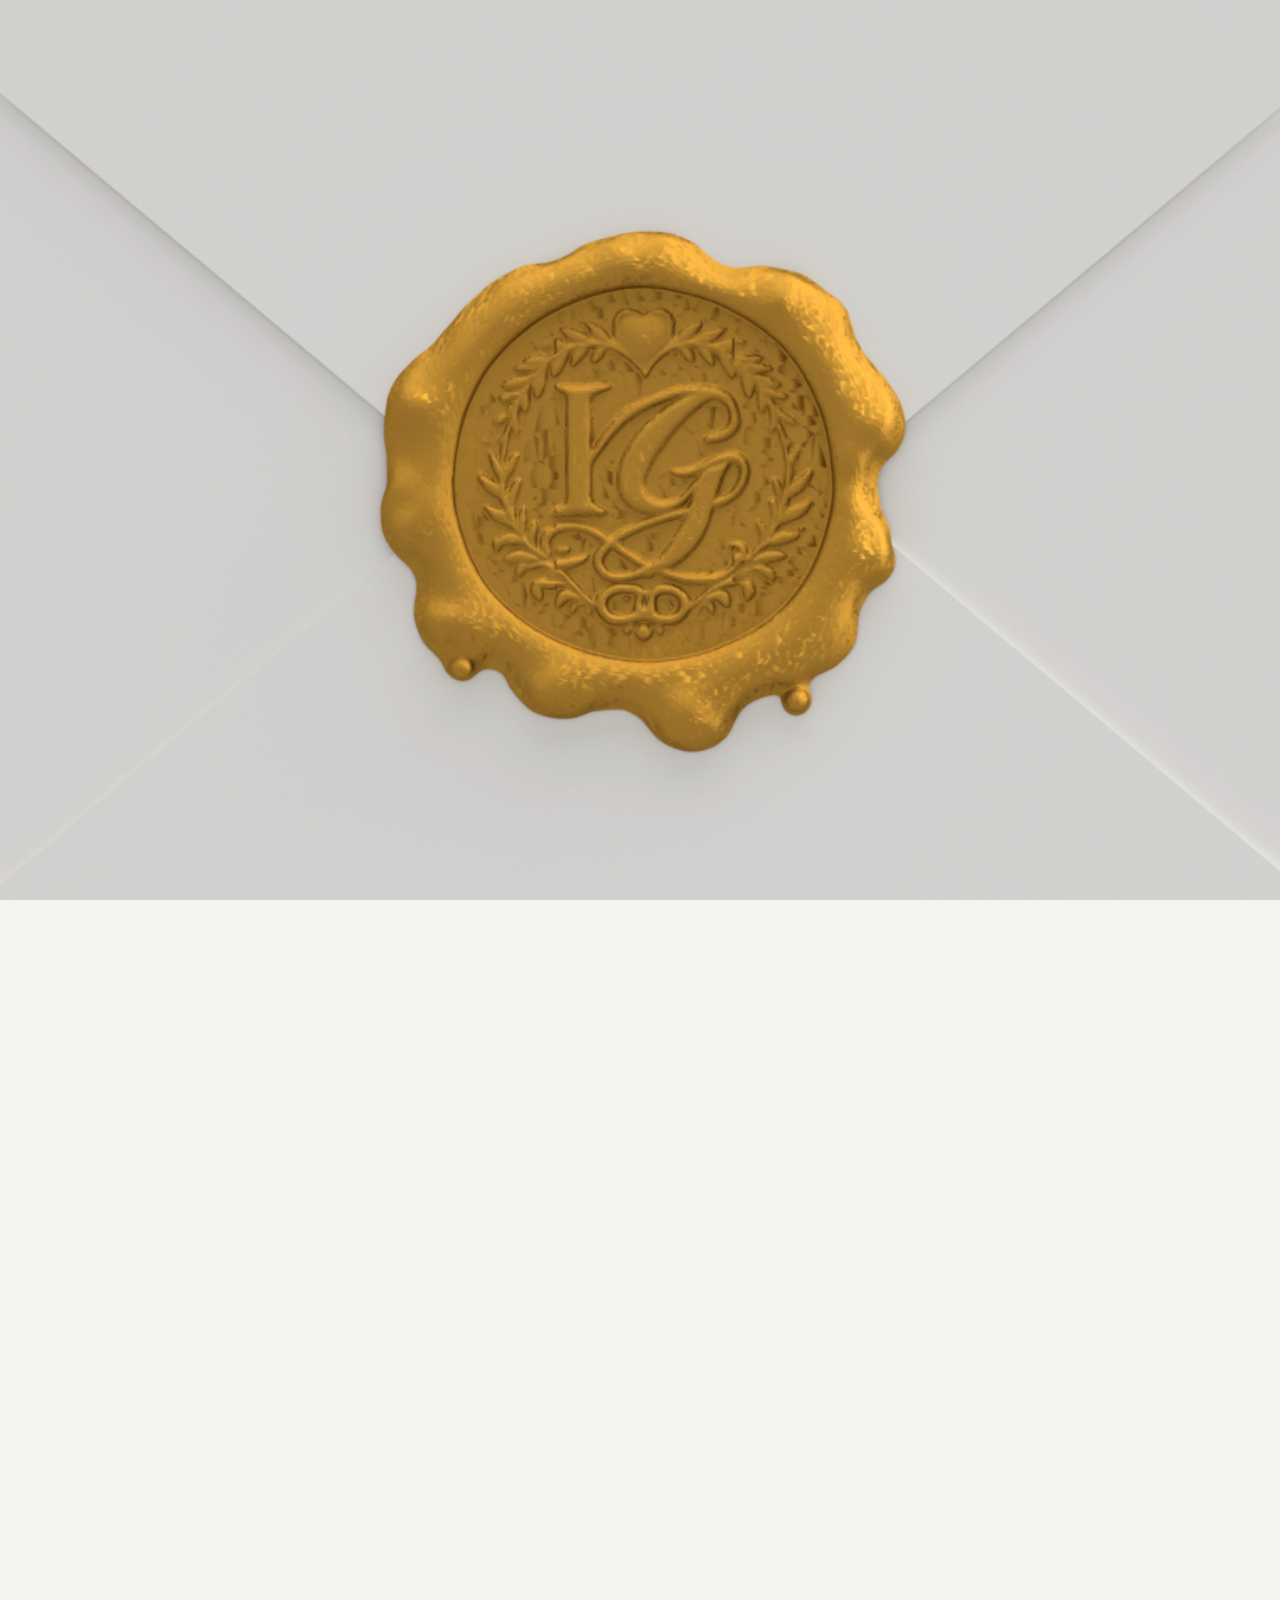
==== commit fecc9a69: "Add Click here" ====
--- a/index.html
+++ b/index.html
@@ -32,6 +32,8 @@
       <source src="images/video_intro_compact_h264.mp4" type="video/mp4">
       <p>O seu navegador não suporta vídeos.</p>
     </video>
+
+	<div class="click-here">Clique aqui!</div>
 
   </div>
 
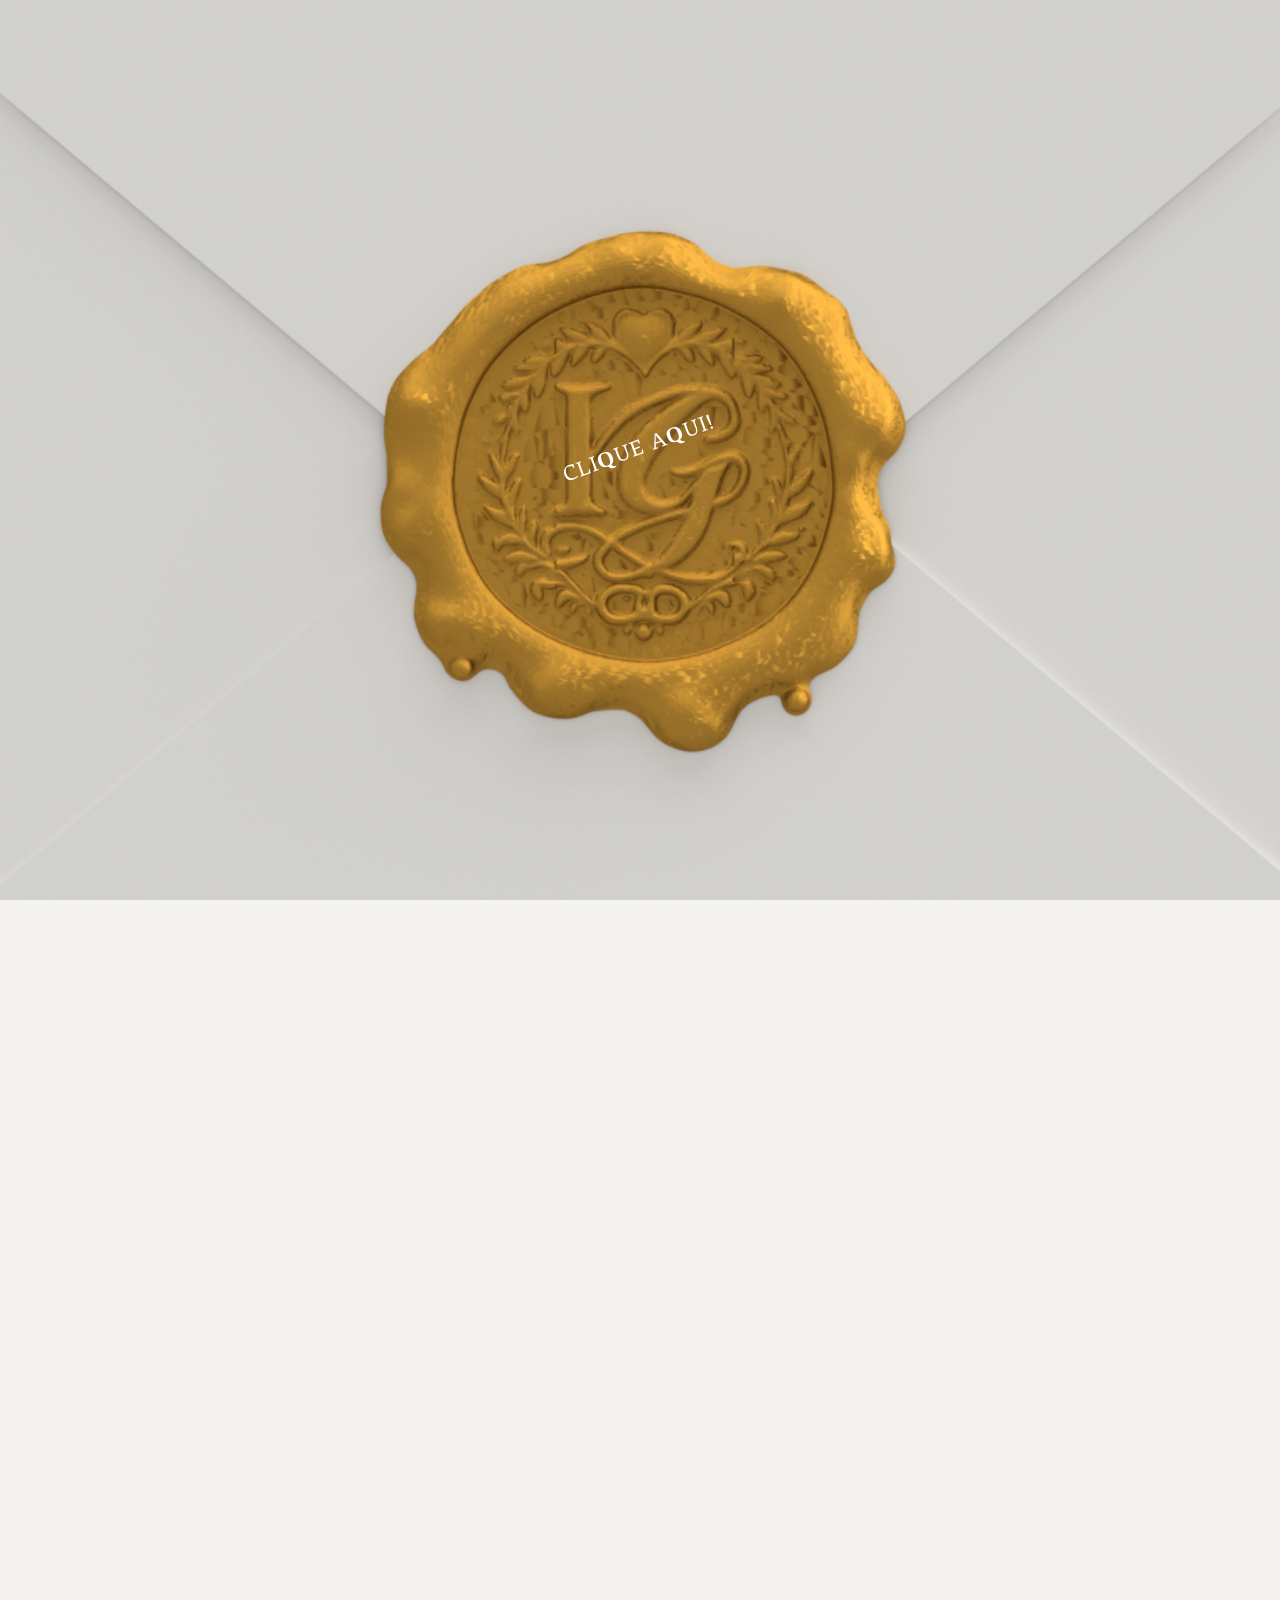
==== commit 72a58e49: "Update index.html" ====
--- a/index.html
+++ b/index.html
@@ -533,7 +533,7 @@
             Mulheres
           </h3>
           <p class="text-sage-dark/70 font-body text-sm italic leading-relaxed max-w-md mx-auto"
-             data-pt="É melhor falarem com a noiva" data-fr="Il vaut mieux parler à la mariée">
+             data-pt="Tudo menos branco 😐" data-fr="Tout sauf blanc 😐">
             É melhor falarem com a noiva
           </p>
         </div>
--- a/style.css
+++ b/style.css
@@ -2256,3 +2256,30 @@
 transition:opacity 1s ease;
 }
 
+.click-here {
+    position: absolute;
+    top: 50%;
+    left: 50%;
+    transform: translate(-50%, -50%) rotate(-20deg);
+
+    font-size: 22px;
+    font-weight: bold;
+    color: #fff;
+    text-transform: uppercase;
+    letter-spacing: 1px;
+
+    pointer-events: none;
+    z-index: 10;
+
+    animation: pulse 1s infinite ease-in-out;
+}
+
+@keyframes pulse {
+    0%,100% {
+        transform: translate(-50%, -50%) rotate(-20deg) scale(1);
+    }
+    50% {
+        transform: translate(-50%, -50%) rotate(-20deg) scale(1.1);
+    }
+}
+
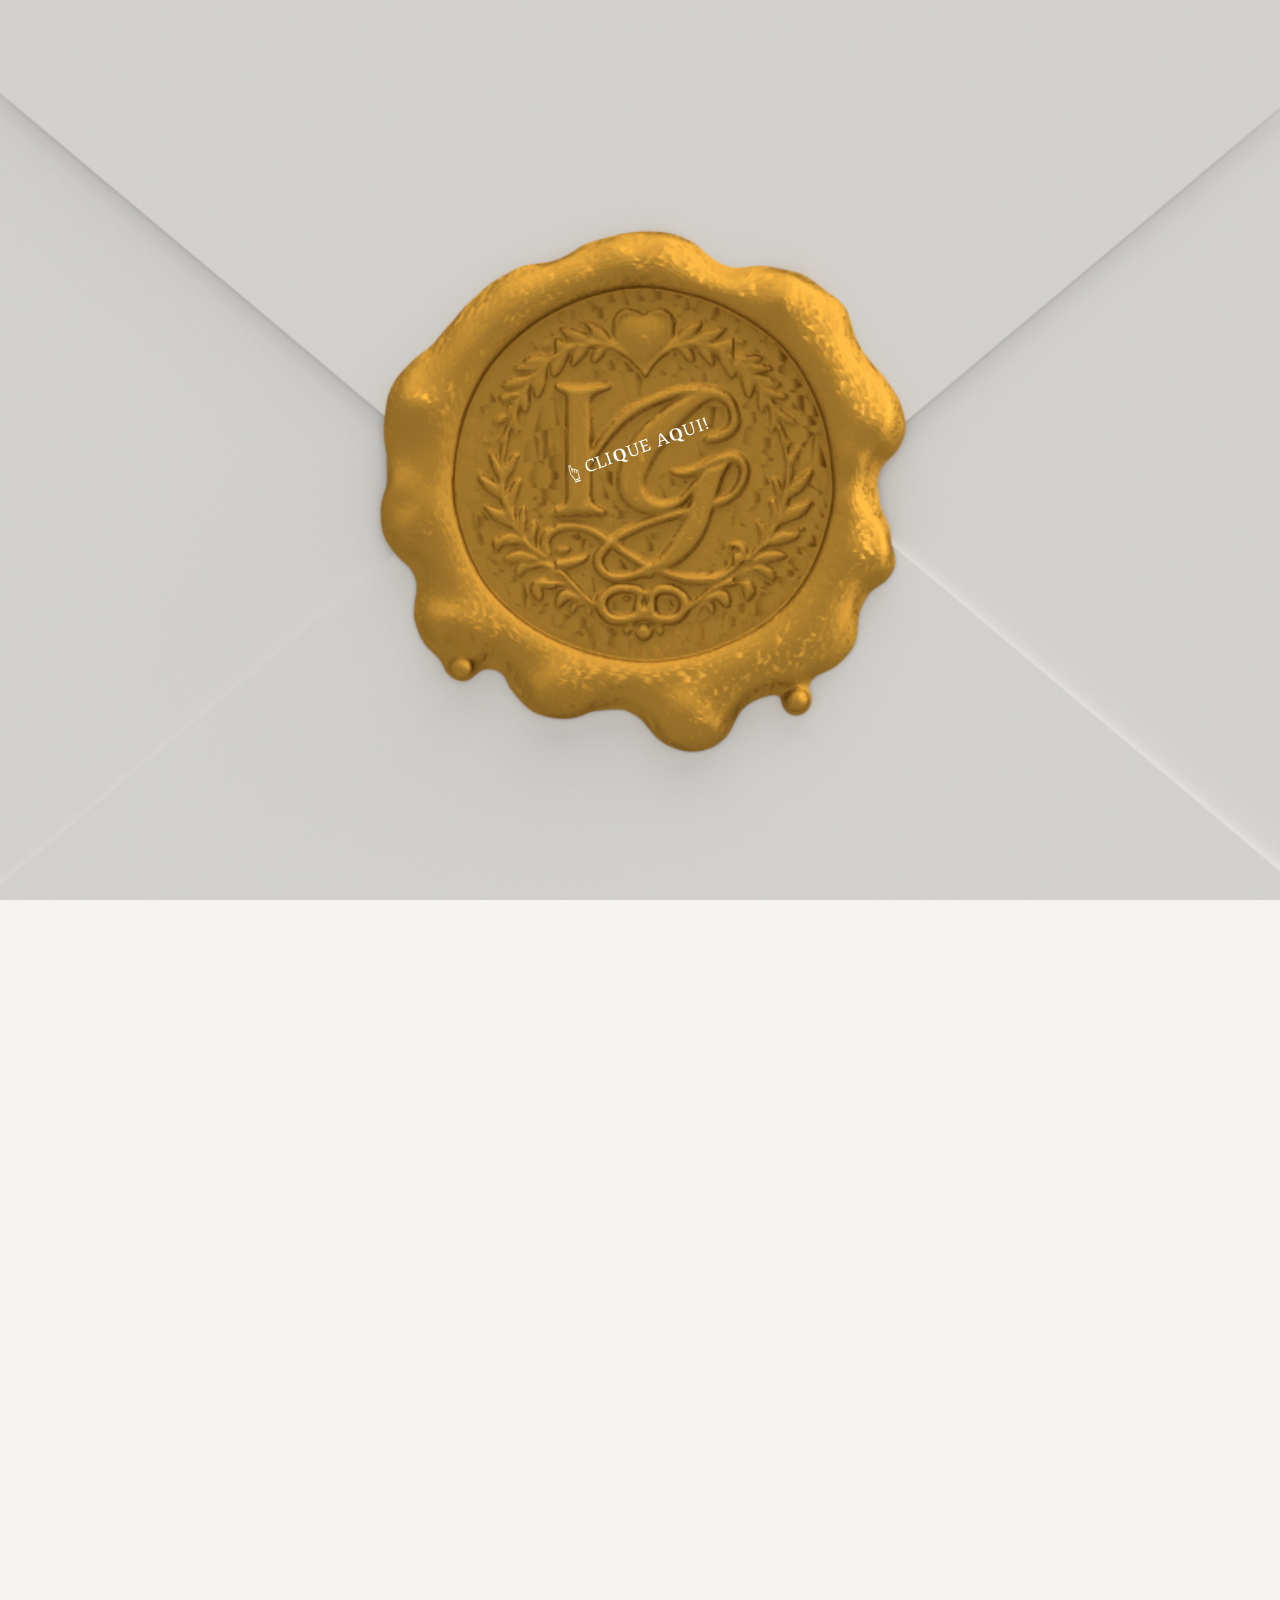
==== commit 90375bac: "Update index.html" ====
--- a/index.html
+++ b/index.html
@@ -33,7 +33,7 @@
       <p>O seu navegador não suporta vídeos.</p>
     </video>
 
-	<div class="click-here">Clique aqui!</div>
+	<div class="click-here">☝️ Clique aqui!</div>
 
   </div>
 
--- a/style.css
+++ b/style.css
@@ -2262,7 +2262,7 @@
     left: 50%;
     transform: translate(-50%, -50%) rotate(-20deg);
 
-    font-size: 22px;
+    font-size: 18px;
     font-weight: bold;
     color: #fff;
     text-transform: uppercase;
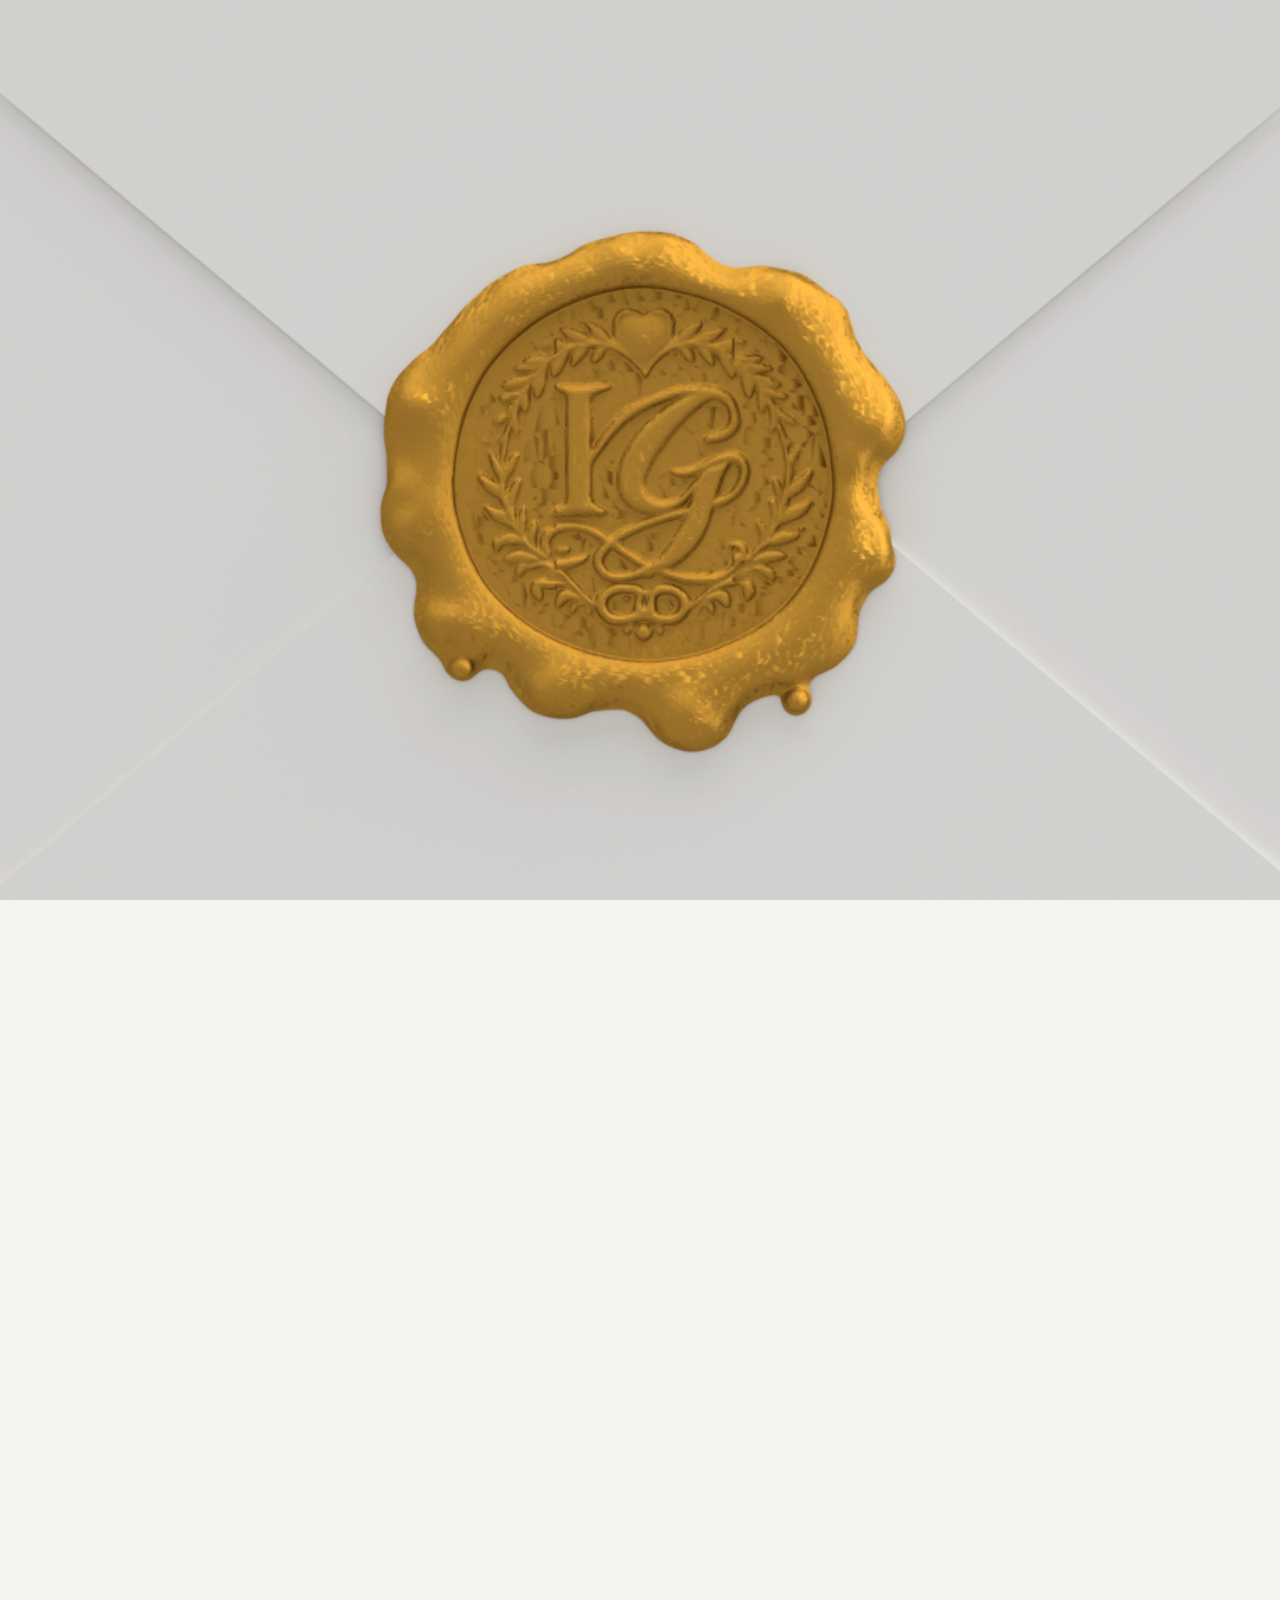
==== commit ce254604: "Remove 'Clique aqui!' div from index.html Removed the 'Clique aqui!' div from the HTML." ====
--- a/index.html
+++ b/index.html
@@ -32,8 +32,6 @@
       <source src="images/video_intro_compact_h264.mp4" type="video/mp4">
       <p>O seu navegador não suporta vídeos.</p>
     </video>
-
-	<div class="click-here">☝️ Clique aqui!</div>
 
   </div>
 
--- a/style.css
+++ b/style.css
@@ -2258,11 +2258,11 @@
 
 .click-here {
     position: absolute;
-    top: 50%;
+    top: 65%;
     left: 50%;
-    transform: translate(-50%, -50%) rotate(-20deg);
-
-    font-size: 18px;
+    transform: translate(-50%, -50%) rotate(20deg);
+
+    font-size: 14px;
     font-weight: bold;
     color: #fff;
     text-transform: uppercase;
@@ -2276,10 +2276,10 @@
 
 @keyframes pulse {
     0%,100% {
-        transform: translate(-50%, -50%) rotate(-20deg) scale(1);
+        transform: translate(-50%, -50%) rotate(20deg) scale(1);
     }
     50% {
-        transform: translate(-50%, -50%) rotate(-20deg) scale(1.1);
-    }
-}
-
+        transform: translate(-50%, -50%) rotate(20deg) scale(1.1);
+    }
+}
+
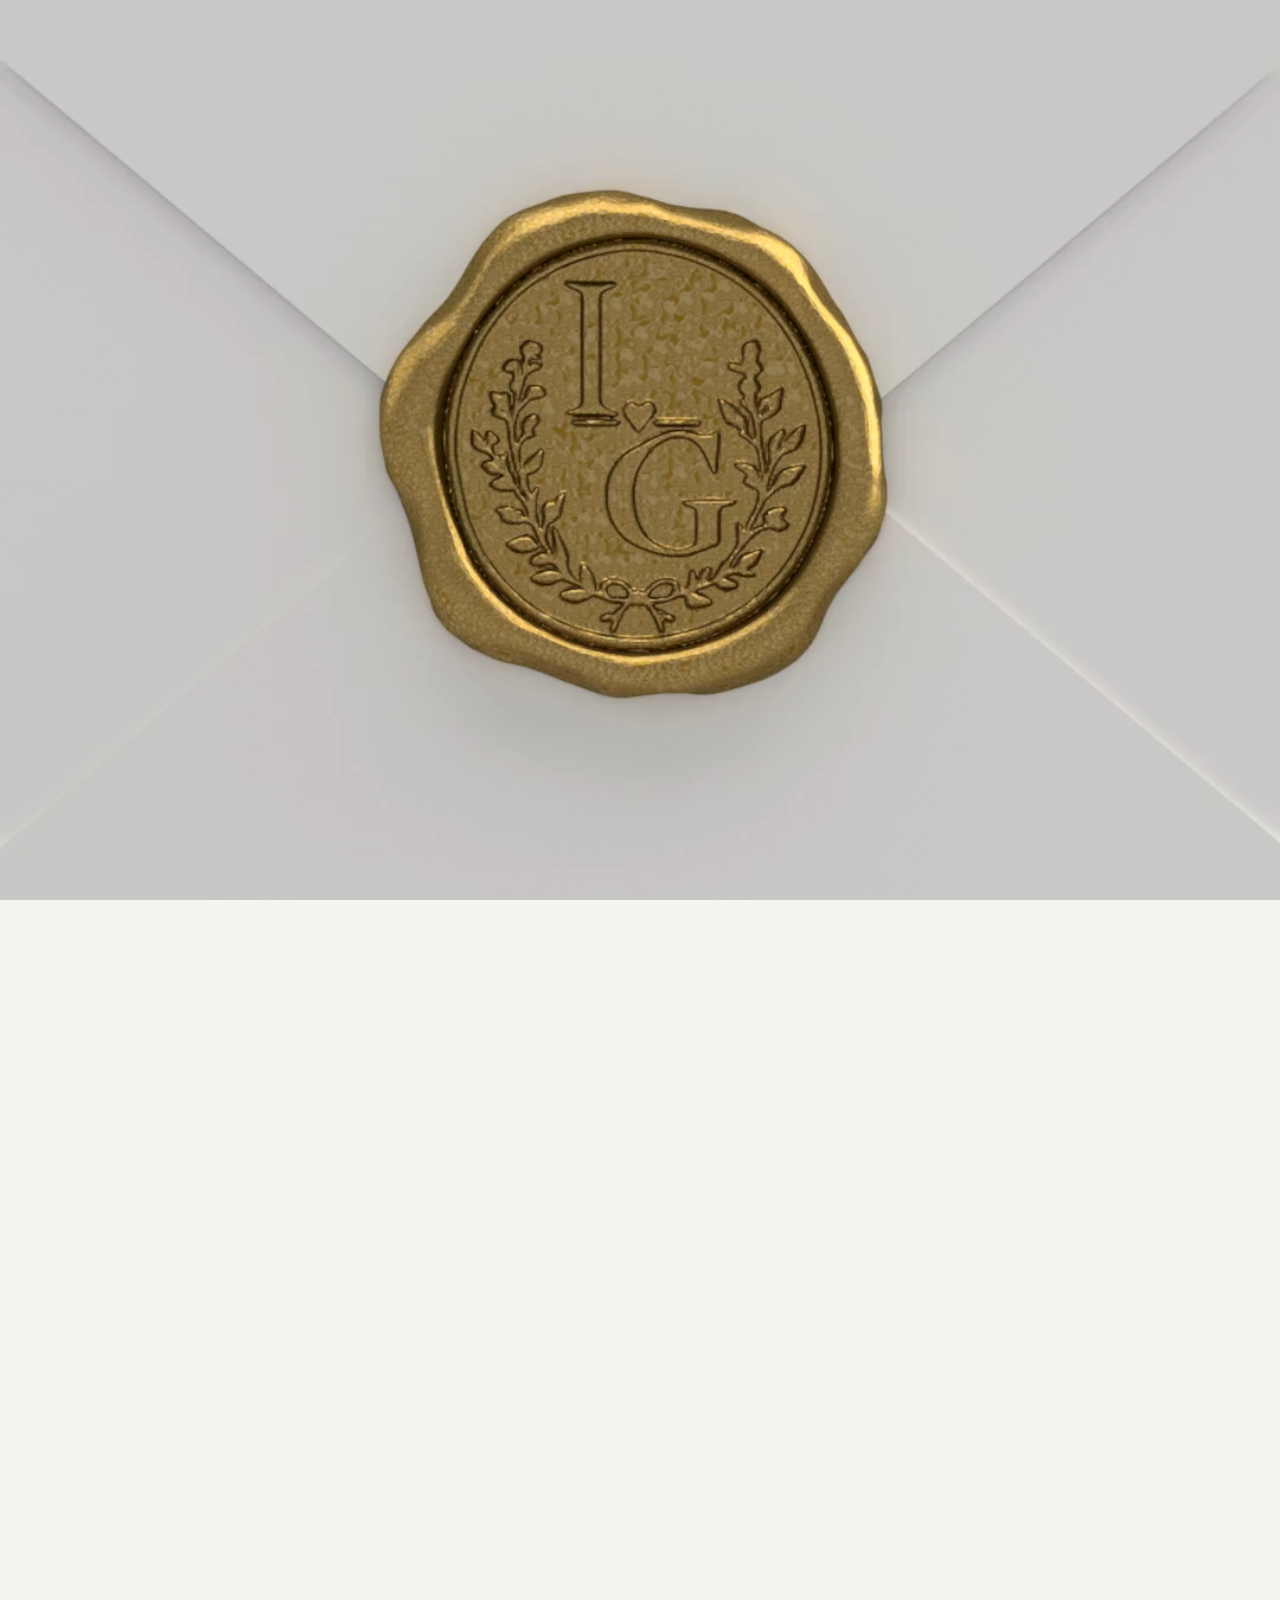
==== commit c947fdfe: "Update index.html" ====
--- a/index.html
+++ b/index.html
@@ -18,7 +18,7 @@
   <!-- INTRO -->
   <div id="intro" class="intro">
 
-    <img id="poster" src="images/02.png" class="intro-poster" alt="Poster">
+    <img id="poster" src="images/01.png" class="intro-poster" alt="Poster">
 
     <video
       id="introVideo"
@@ -27,9 +27,9 @@
       muted
       playsinline
       webkit-playsinline
-      poster="images/02.png"
+      poster="images/01.png"
     >
-      <source src="images/video_intro_compact_h264.mp4" type="video/mp4">
+      <source src="images/video1_final_h264_quadrado.mp4" type="video/mp4">
       <p>O seu navegador não suporta vídeos.</p>
     </video>
 
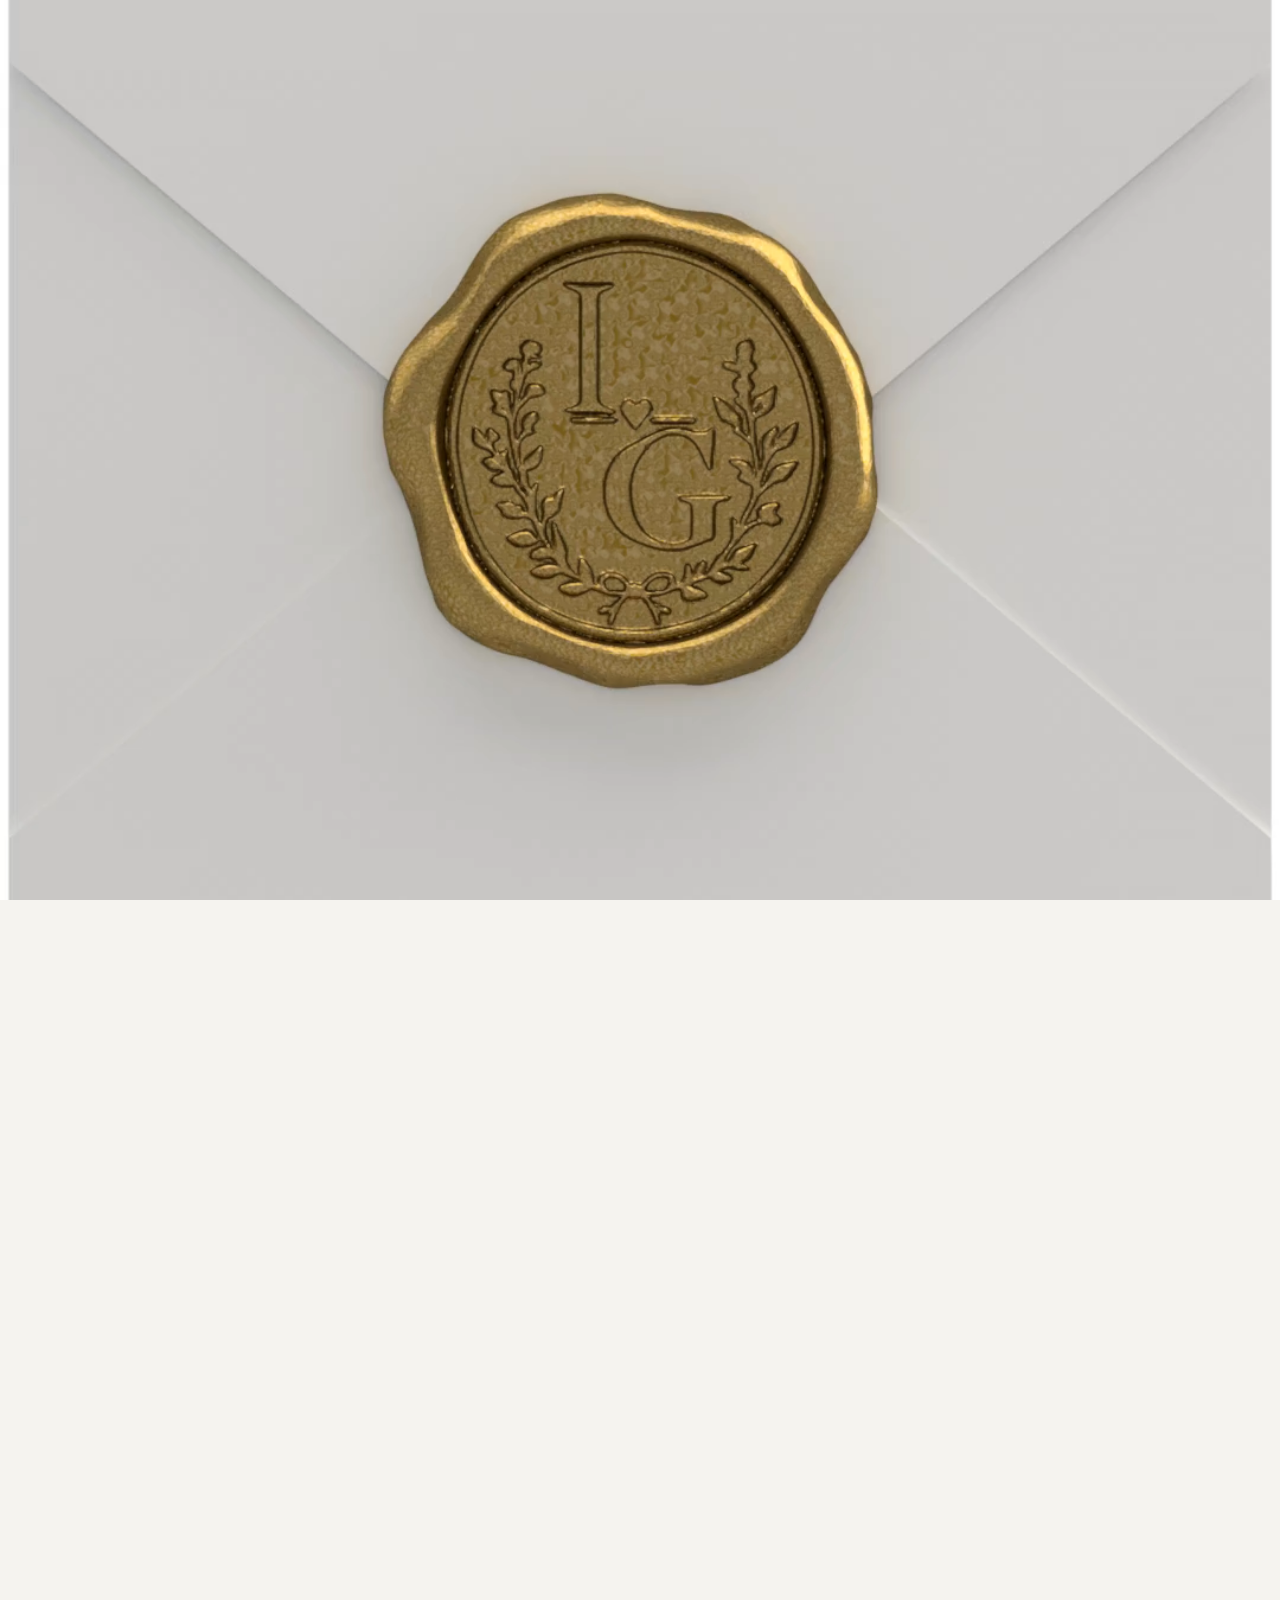
==== commit a37c3801: "Update index.html" ====
--- a/index.html
+++ b/index.html
@@ -18,7 +18,7 @@
   <!-- INTRO -->
   <div id="intro" class="intro">
 
-    <img id="poster" src="images/01.png" class="intro-poster" alt="Poster">
+    <img id="poster" src="images/03.png" class="intro-poster" alt="Poster">
 
     <video
       id="introVideo"
@@ -27,9 +27,9 @@
       muted
       playsinline
       webkit-playsinline
-      poster="images/01.png"
+      poster="images/03.png"
     >
-      <source src="images/video1_final_h264_quadrado.mp4" type="video/mp4">
+      <source src="images/video_1920x1080.mp4" type="video/mp4">
       <p>O seu navegador não suporta vídeos.</p>
     </video>
 
